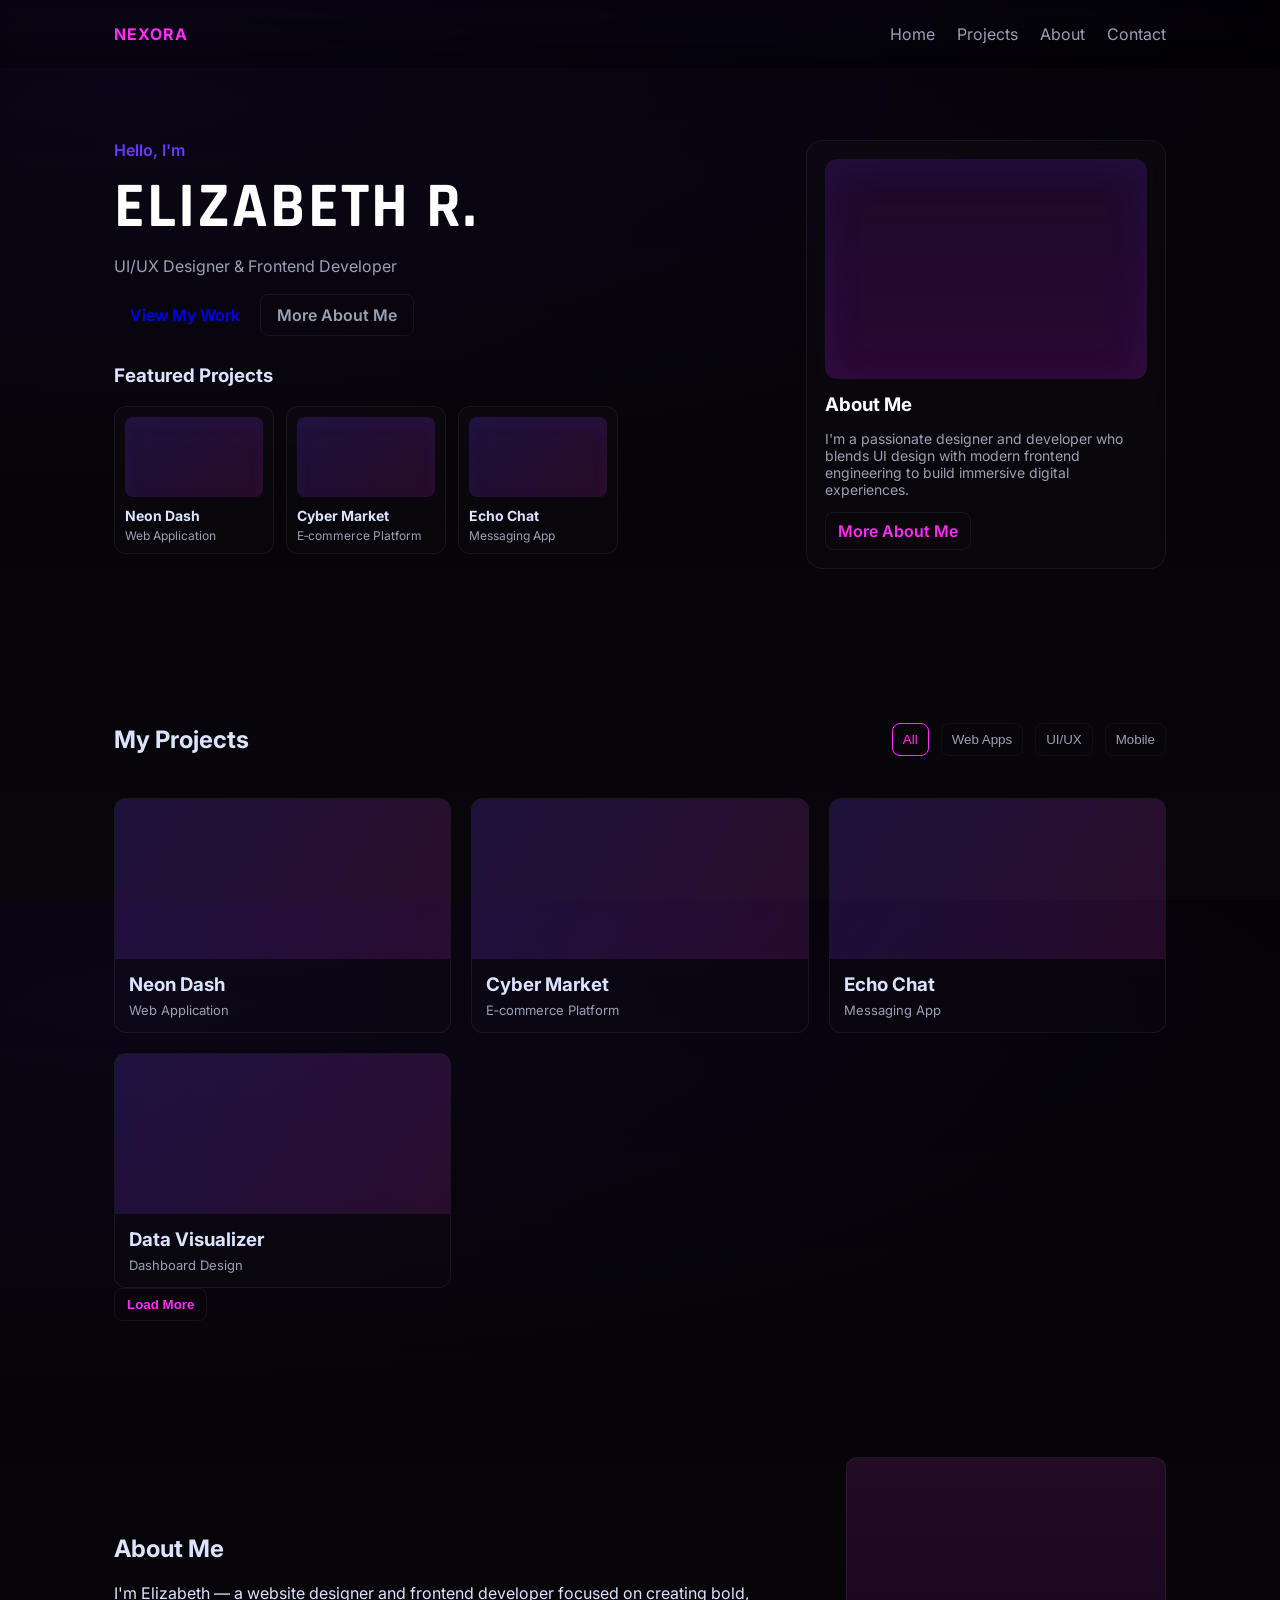
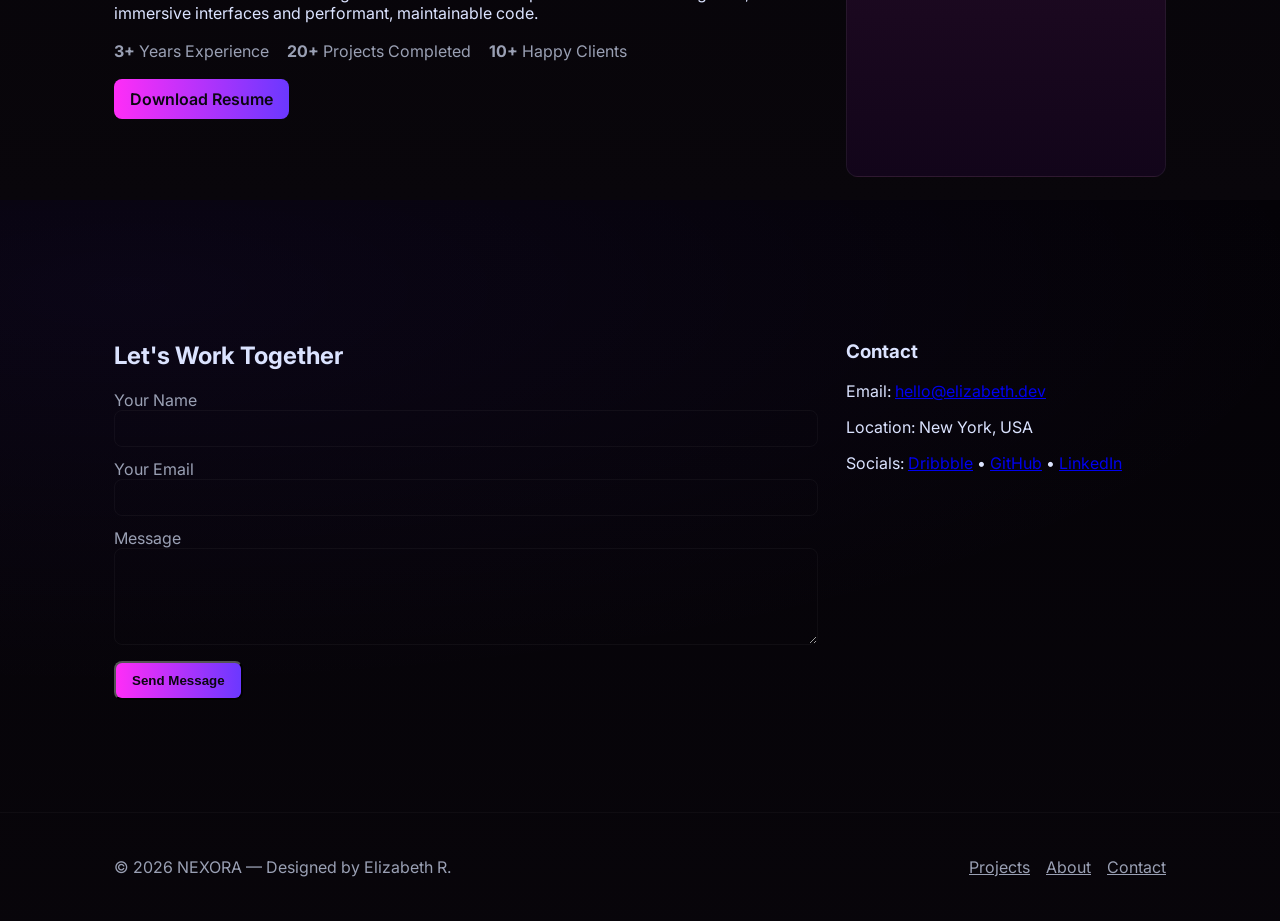
==== index.html @ abe30bda "first commit" ====
<!doctype html>
<html lang="en">
<head>
	<meta charset="utf-8" />
	<meta name="viewport" content="width=device-width,initial-scale=1" />
	<title>Elizabeth R. — Portfolio</title>
	<link rel="preconnect" href="https://fonts.gstatic.com" crossorigin>
	<link href="https://fonts.googleapis.com/css2?family=Rajdhani:wght@400;600;700&family=Inter:wght@300;400;600&display=swap" rel="stylesheet">
	<link rel="icon" href="favicon.svg" type="image/svg+xml">
	<link rel="stylesheet" href="style.css">
</head>
<body>
	<header class="site-header">
		<div class="container header-inner">
			<a class="brand" href="#">NEXORA</a>
			<nav class="main-nav" id="main-nav">
				<a href="#home">Home</a>
				<a href="#projects">Projects</a>
				<a href="#about">About</a>
				<a href="#contact">Contact</a>
			</nav>
			<button class="nav-toggle" id="nav-toggle" aria-label="Open menu">☰</button>
		</div>
	</header>

	<main>
		<section id="home" class="hero">
			<div class="container hero-inner">
				<div class="hero-left">
					<p class="eyebrow">Hello, I'm</p>
					<h1 class="hero-title">ELIZABETH R.</h1>
					<p class="hero-sub">UI/UX Designer &amp; Frontend Developer</p>
					<div class="hero-ctas">
						<a class="btnbtn-primary btn" href="#projects">View My Work</a>
						<a class="btn btn-ghost" href="#about">More About Me</a>
					</div>

					<div class="featured">
						<h3>Featured Projects</h3>
						<div class="cards">
							<article class="card">
								<div class="card-media"></div>
								<div class="card-body">
									<h4>Neon Dash</h4>
									<p>Web Application</p>
								</div>
							</article>
							<article class="card">
								<div class="card-media"></div>
								<div class="card-body">
									<h4>Cyber Market</h4>
									<p>E‑commerce Platform</p>
								</div>
							</article>
							<article class="card">
								<div class="card-media"></div>
								<div class="card-body">
									<h4>Echo Chat</h4>
									<p>Messaging App</p>
								</div>
							</article>
						</div>
					</div>
				</div>

				<aside class="hero-right">
					<div class="profile-card">
						<div class="portrait"></div>
						<div class="profile-meta">
							<h3>About Me</h3>
							<p>I'm a passionate designer and developer who blends UI design with modern frontend engineering to build immersive digital experiences.</p>
							<a class="btn btn-outline" href="#about">More About Me</a>
						</div>
					</div>
				</aside>
			</div>
		</section>

		<section id="projects" class="projects">
			<div class="container">
				<div class="section-head">
					<h2>My Projects</h2>
					<div class="filters">
						<button class="filter active" data-filter="all">All</button>
						<button class="filter" data-filter="web">Web Apps</button>
						<button class="filter" data-filter="ui">UI/UX</button>
						<button class="filter" data-filter="mobile">Mobile</button>
					</div>
				</div>

				<div class="projects-grid" id="projects-grid">
					<!-- Example project cards -->
					<article class="project" data-type="web">
						<div class="proj-media"></div>
						<div class="proj-body">
							<h3>Neon Dash</h3>
							<p>Web Application</p>
						</div>
					</article>
					<article class="project" data-type="web">
						<div class="proj-media"></div>
						<div class="proj-body">
							<h3>Cyber Market</h3>
							<p>E‑commerce Platform</p>
						</div>
					</article>
					<article class="project" data-type="ui">
						<div class="proj-media"></div>
						<div class="proj-body">
							<h3>Echo Chat</h3>
							<p>Messaging App</p>
						</div>
					</article>
					<article class="project" data-type="ui">
						<div class="proj-media"></div>
						<div class="proj-body">
							<h3>Data Visualizer</h3>
							<p>Dashboard Design</p>
						</div>
					</article>
				</div>

				<div class="load-more-wrap">
					<button class="btn btn-outline">Load More</button>
				</div>
			</div>
		</section>

		<section id="about" class="about">
			<div class="container about-inner">
				<div class="about-left">
					<h2>About Me</h2>
					<p>I'm Elizabeth — a website designer and frontend developer focused on creating bold, immersive interfaces and performant, maintainable code.</p>
					<ul class="stats">
						<li><strong>3+</strong> Years Experience</li>
						<li><strong>20+</strong> Projects Completed</li>
						<li><strong>10+</strong> Happy Clients</li>
					</ul>
					<a class="btn btn-primary" href="#contact">Download Resume</a>
				</div>
				<div class="about-right">
					<div class="about-card"></div>
				</div>
			</div>
		</section>

		<section id="contact" class="contact">
			<div class="container">
				<div class="contact-inner">
					<div class="contact-form">
						<h2>Let's Work Together</h2>
						<form id="contact-form">
							<label><span>Your Name</span><input name="name" required></label>
							<label><span>Your Email</span><input name="email" type="email" required></label>
							<label><span>Message</span><textarea name="message" rows="5" required></textarea></label>
							<button class="btn btn-primary" type="submit">Send Message</button>
						</form>
					</div>
					<aside class="contact-info">
						<h3>Contact</h3>
						<p>Email: <a href="mailto:hello@elizabeth.dev">hello@elizabeth.dev</a></p>
						<p>Location: New York, USA</p>
						<p class="socials">Socials: <a href="#">Dribbble</a> • <a href="#">GitHub</a> • <a href="#">LinkedIn</a></p>
					</aside>
				</div>
			</div>
		</section>
	</main>

	<footer class="site-footer">
		<div class="container footer-inner">
			<div>© <span id="year"></span> NEXORA — Designed by Elizabeth R.</div>
			<nav class="footer-nav">
				<a href="#projects">Projects</a>
				<a href="#about">About</a>
				<a href="#contact">Contact</a>
			</nav>
		</div>
	</footer>

	<script src="script.js"></script>
</body>
</html>
---- style.css ----
:root{
	--bg:#08040a;
	--panel:#0f0712;
	--muted:#9aa0b4;
	--accent1:#ff2df7;
	--accent2:#6b38ff;
	--glass: rgba(255,255,255,0.04);
	--glass-2: rgba(255,255,255,0.02);
	--glass-border: rgba(255,255,255,0.06);
}
*{box-sizing:border-box}
html,body{height:100%;}
body{
	margin:0;
	font-family:Inter, system-ui, -apple-system, 'Segoe UI', Roboto, 'Helvetica Neue', Arial;
	background: radial-gradient(1200px 400px at 10% 10%, rgba(107,56,255,0.06), transparent),
							linear-gradient(180deg,#040207 0%, #09060b 100%);
	color:#dbe3ff;
	-webkit-font-smoothing:antialiased;
	-moz-osx-font-smoothing:grayscale;
}
.container{max-width:1100px;margin:0 auto;padding:24px}
.site-header{position:sticky;top:0;z-index:50;background:linear-gradient(180deg,transparent, rgba(0,0,0,0.4));backdrop-filter:saturate(120%) blur(6px);}
.header-inner{display:flex;align-items:center;justify-content:space-between}
.brand{color:var(--accent1);font-weight:700;letter-spacing:1px;text-decoration:none}
.main-nav a{color:var(--muted);margin-left:18px;text-decoration:none}
.nav-toggle{display:none;background:none;border:0;color:var(--muted);font-size:20px}

.hero{padding:48px 0;position:relative}
.hero-inner{display:grid;grid-template-columns:1fr 360px;gap:28px;align-items:start}
.eyebrow{color:var(--accent2);margin:0 0 6px 0;font-weight:600}
.hero-title{font-family:Rajdhani, sans-serif;font-size:64px;margin:0;color:#fff;letter-spacing:2px}
.hero-sub{color:var(--muted);margin-top:8px}
.hero-ctas{margin-top:18px}
.btn{display:inline-block;padding:10px 16px;border-radius:8px;text-decoration:none;font-weight:600}
.btn-primary{background:linear-gradient(90deg,var(--accent1),var(--accent2));color:#0b0711}
.btn-ghost{background:transparent;border:1px solid rgba(255,255,255,0.06);color:var(--muted)}
.btn-outline{border:1px solid rgba(255,255,255,0.06);color:var(--accent1);background:transparent;padding:8px 12px}

.featured{margin-top:28px}
.cards{display:flex;gap:12px;margin-top:12px}
.card{background:linear-gradient(180deg, rgba(255,255,255,0.02), rgba(255,255,255,0.01));border:1px solid var(--glass-border);padding:10px;border-radius:12px;width:160px;backdrop-filter:blur(6px)}
.card-media{height:80px;border-radius:8px;background:linear-gradient(135deg, rgba(107,56,255,0.18), rgba(255,45,247,0.12));box-shadow:0 6px 18px rgba(107,56,255,0.06) inset}
.card h4{margin:10px 0 4px 0;font-size:14px}
.card p{margin:0;font-size:12px;color:var(--muted)}

.hero-right .profile-card{background:linear-gradient(180deg, rgba(255,255,255,0.02), rgba(255,255,255,0.01));border:1px solid var(--glass-border);padding:18px;border-radius:16px;backdrop-filter: blur(8px)}
.portrait{height:220px;border-radius:12px;background:linear-gradient(180deg,#1b0a28, #2a0831);box-shadow:0 8px 40px rgba(107,56,255,0.12) inset}
.profile-meta h3{margin-top:14px;margin-bottom:8px;color:#fff}
.profile-meta p{color:var(--muted);font-size:14px}

.projects{padding:40px 0}
.section-head{display:flex;align-items:center;justify-content:space-between}
.filters button{background:transparent;border:1px solid rgba(255,255,255,0.04);color:var(--muted);padding:8px 10px;border-radius:8px;margin-left:8px}
.filters .active{border-color:var(--accent1);color:var(--accent1)}
.projects-grid{display:grid;grid-template-columns:repeat(3,1fr);gap:20px;margin-top:24px}
.project{background:linear-gradient(180deg, rgba(255,255,255,0.02), rgba(255,255,255,0.01));border:1px solid var(--glass-border);border-radius:12px;overflow:hidden}
.proj-media{height:160px;background:linear-gradient(120deg, rgba(107,56,255,0.18), rgba(255,45,247,0.12));}
.proj-body{padding:14px}
.proj-body h3{margin:0 0 6px 0}
.proj-body p{margin:0;color:var(--muted);font-size:13px}

.about{padding:48px 0}
.about-inner{display:grid;grid-template-columns:1fr 320px;gap:28px;align-items:center}
.about-card{height:320px;background:linear-gradient(180deg,#220b24,#12051a);border-radius:12px;border:1px solid var(--glass-border)}
.stats{display:flex;gap:18px;list-style:none;padding:0;margin:18px 0}
.stats li{color:var(--muted)}

.contact{padding:48px 0}
.contact-inner{display:grid;grid-template-columns:1fr 320px;gap:28px}
.contact-form form label{display:block;margin-bottom:12px;color:var(--muted)}
.contact-form input,.contact-form textarea{width:100%;padding:10px;border-radius:8px;border:1px solid rgba(255,255,255,0.04);background:transparent;color:#fff}

.site-footer{padding:20px 0;border-top:1px solid rgba(255,255,255,0.03);margin-top:40px}
.footer-inner{display:flex;justify-content:space-between;align-items:center;color:var(--muted)}
.footer-nav a{color:var(--muted);margin-left:12px}

@media (max-width:900px){
	.hero-inner{grid-template-columns:1fr}
	.hero-right{order:2}
	.projects-grid{grid-template-columns:repeat(2,1fr)}
}
@media (max-width:600px){
	.main-nav{display:none}
	.nav-toggle{display:block}
	.projects-grid{grid-template-columns:1fr}
	.about-inner,.contact-inner{grid-template-columns:1fr}
}
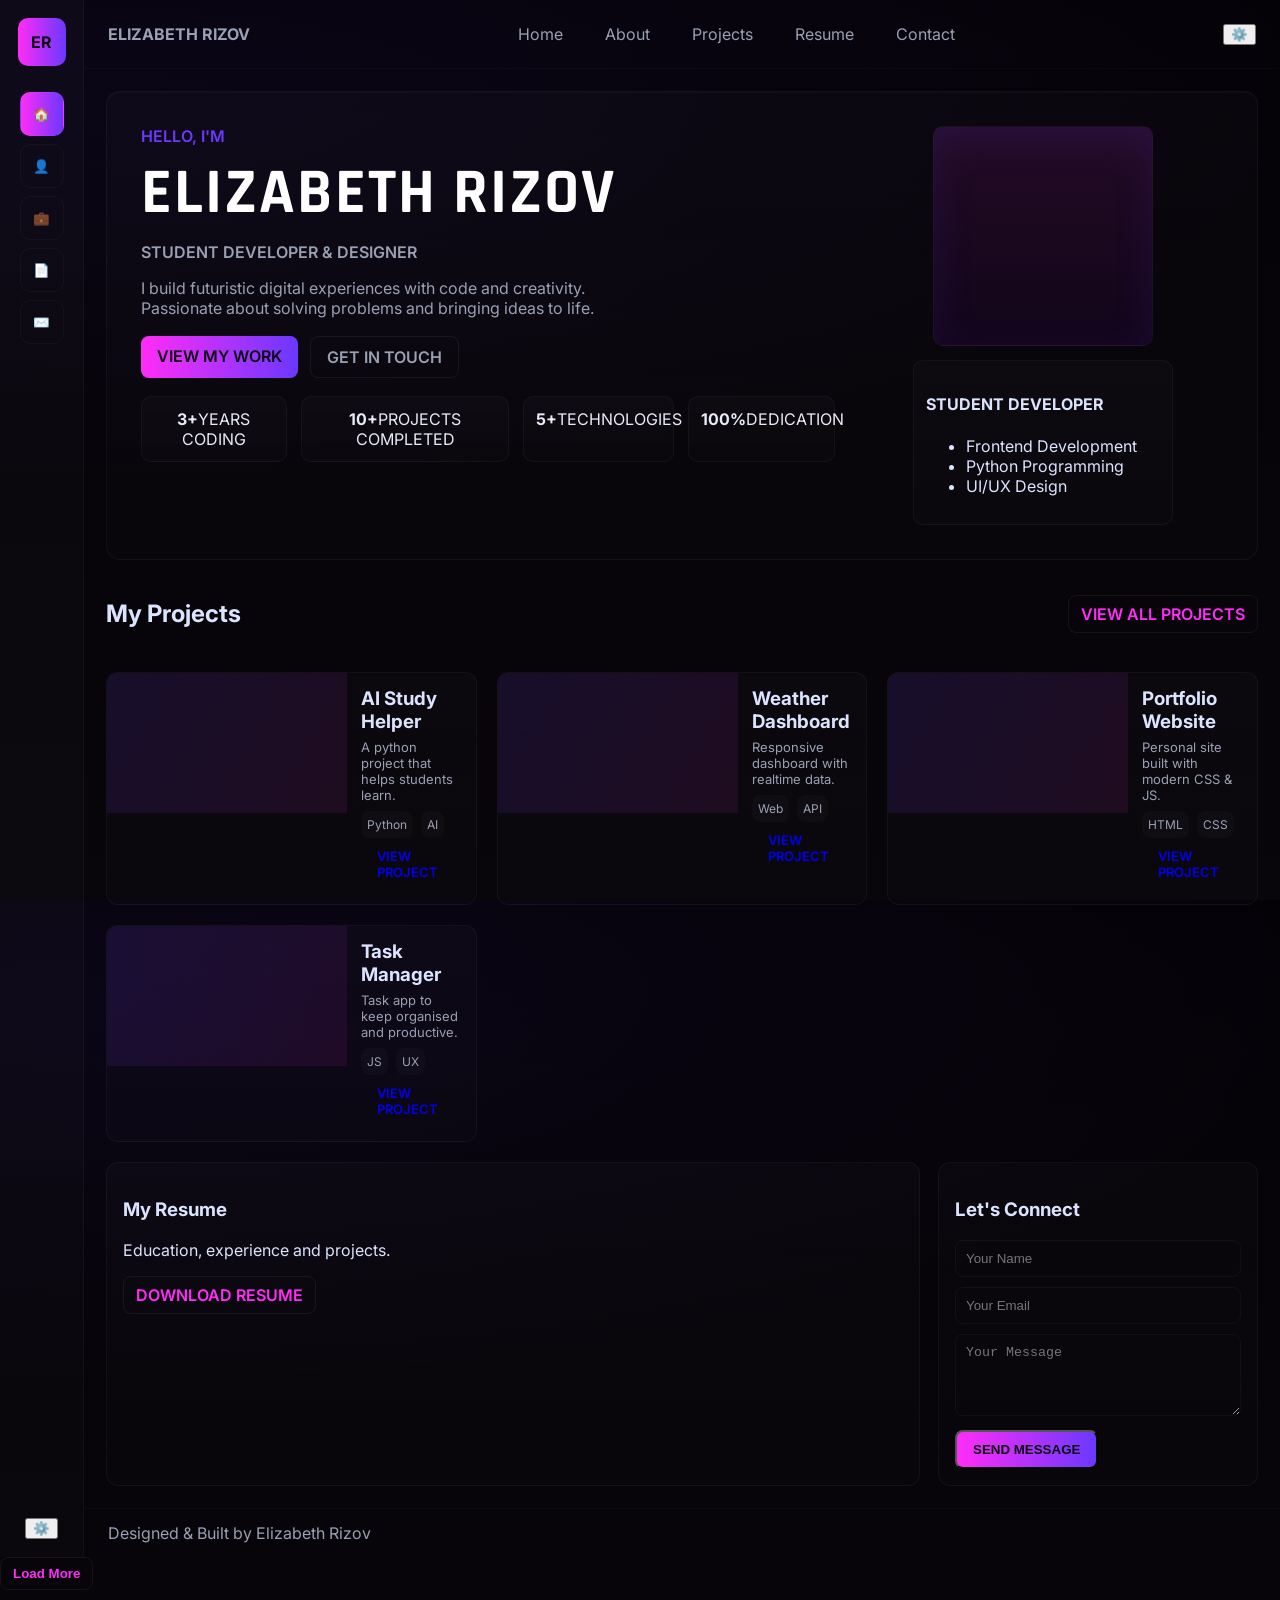
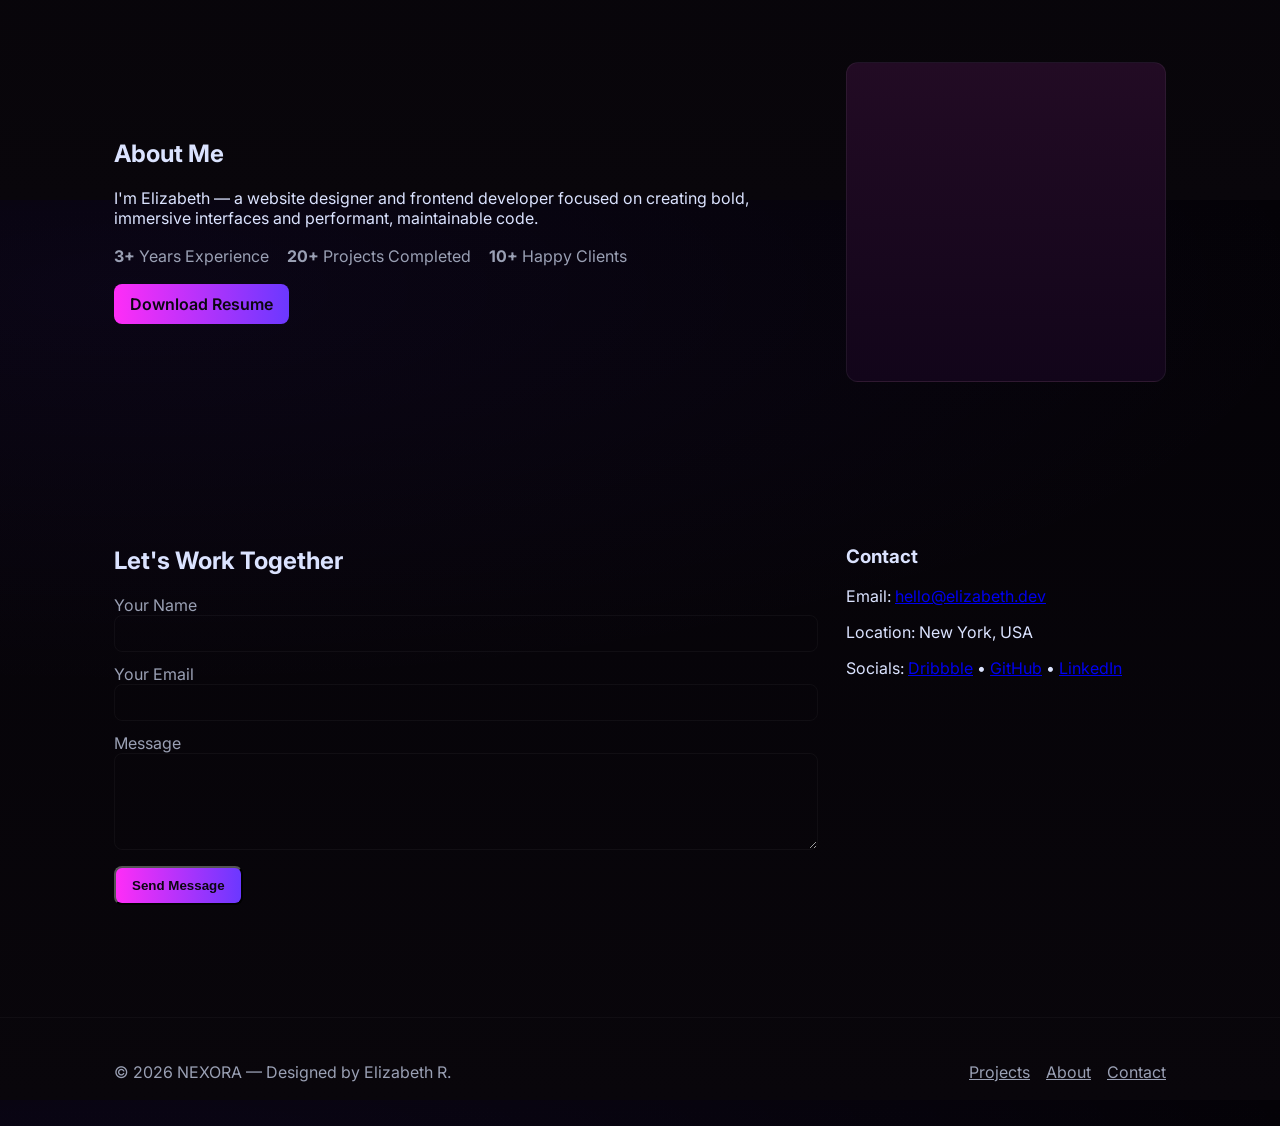
==== commit 115d24a6: "Some of the images don't work" ====
--- a/index.html
+++ b/index.html
@@ -3,122 +3,162 @@
 <head>
 	<meta charset="utf-8" />
 	<meta name="viewport" content="width=device-width,initial-scale=1" />
-	<title>Elizabeth R. — Portfolio</title>
+	<title>Elizabeth Rizov — Portfolio</title>
 	<link rel="preconnect" href="https://fonts.gstatic.com" crossorigin>
 	<link href="https://fonts.googleapis.com/css2?family=Rajdhani:wght@400;600;700&family=Inter:wght@300;400;600&display=swap" rel="stylesheet">
 	<link rel="icon" href="favicon.svg" type="image/svg+xml">
 	<link rel="stylesheet" href="style.css">
 </head>
 <body>
-	<header class="site-header">
-		<div class="container header-inner">
-			<a class="brand" href="#">NEXORA</a>
-			<nav class="main-nav" id="main-nav">
-				<a href="#home">Home</a>
-				<a href="#projects">Projects</a>
-				<a href="#about">About</a>
-				<a href="#contact">Contact</a>
+	<div class="app-shell">
+		<aside class="sidebar">
+			<div class="logo">ER</div>
+			<nav class="side-links" aria-label="Sidebar">
+				<button class="side-btn active" title="Home">🏠</button>
+				<button class="side-btn" title="About">👤</button>
+				<button class="side-btn" title="Projects">💼</button>
+				<button class="side-btn" title="Resume">📄</button>
+				<button class="side-btn" title="Contact">✉️</button>
 			</nav>
-			<button class="nav-toggle" id="nav-toggle" aria-label="Open menu">☰</button>
+			<div class="side-footer">
+				<button class="icon-btn" title="Theme">⚙️</button>
+			</div>
+		</aside>
+
+		<div class="main-panel">
+			<header class="panel-header">
+				<div class="panel-left">
+					<div class="name">ELIZABETH RIZOV</div>
+				</div>
+				<nav class="top-nav">
+					<a href="#home" class="nav-link">Home</a>
+					<a href="#about" class="nav-link">About</a>
+					<a href="#projects" class="nav-link">Projects</a>
+					<a href="#resume" class="nav-link">Resume</a>
+					<a href="#contact" class="nav-link">Contact</a>
+				</nav>
+				<div class="panel-right">
+					<button class="icon-btn">⚙️</button>
+				</div>
+			</header>
+
+			<main class="panel-content">
+				<!-- HERO CARD -->
+				<section id="home" class="hero-card">
+					<div class="hero-bg"></div>
+					<div class="hero-inner">
+						<div class="hero-content">
+							<p class="eyebrow">HELLO, I'M</p>
+							<h1 class="hero-title">ELIZABETH RIZOV</h1>
+							<p class="hero-sub">STUDENT DEVELOPER &amp; DESIGNER</p>
+							<p class="hero-desc">I build futuristic digital experiences with code and creativity. Passionate about solving problems and bringing ideas to life.</p>
+
+							<div class="hero-actions">
+								<a class="btn btn-primary" href="#projects">VIEW MY WORK</a>
+								<a class="btn btn-ghost" href="#contact">GET IN TOUCH</a>
+							</div>
+
+							<div class="hero-stats">
+								<div class="stat"><strong>3+</strong><span>YEARS CODING</span></div>
+								<div class="stat"><strong>10+</strong><span>PROJECTS COMPLETED</span></div>
+								<div class="stat"><strong>5+</strong><span>TECHNOLOGIES</span></div>
+								<div class="stat"><strong>100%</strong><span>DEDICATION</span></div>
+							</div>
+						</div>
+
+						<aside class="hero-side">
+							<div class="portrait-box"></div>
+							<div class="quick-info">
+								<h4>STUDENT DEVELOPER</h4>
+								<ul>
+									<li>Frontend Development</li>
+									<li>Python Programming</li>
+									<li>UI/UX Design</li>
+								</ul>
+							</div>
+						</aside>
+					</div>
+				</section>
+
+				<!-- PROJECTS -->
+				<section id="projects" class="projects-section">
+					<div class="section-head">
+						<h2>My Projects</h2>
+						<a class="btn btn-outline" href="#">VIEW ALL PROJECTS</a>
+					</div>
+
+					<div class="projects-grid">
+						<article class="proj-card">
+							<div class="proj-thumb"></div>
+							<div class="proj-body">
+								<h3>AI Study Helper</h3>
+								<p>A python project that helps students learn.</p>
+								<div class="proj-tags"><span>Python</span><span>AI</span></div>
+								<a class="btn btn-sm" href="#">VIEW PROJECT</a>
+							</div>
+						</article>
+
+						<article class="proj-card">
+							<div class="proj-thumb"></div>
+							<div class="proj-body">
+								<h3>Weather Dashboard</h3>
+								<p>Responsive dashboard with realtime data.</p>
+								<div class="proj-tags"><span>Web</span><span>API</span></div>
+								<a class="btn btn-sm" href="#">VIEW PROJECT</a>
+							</div>
+						</article>
+
+						<article class="proj-card">
+							<div class="proj-thumb"></div>
+							<div class="proj-body">
+								<h3>Portfolio Website</h3>
+								<p>Personal site built with modern CSS & JS.</p>
+								<div class="proj-tags"><span>HTML</span><span>CSS</span></div>
+								<a class="btn btn-sm" href="#">VIEW PROJECT</a>
+							</div>
+						</article>
+
+						<article class="proj-card">
+							<div class="proj-thumb"></div>
+							<div class="proj-body">
+								<h3>Task Manager</h3>
+								<p>Task app to keep organised and productive.</p>
+								<div class="proj-tags"><span>JS</span><span>UX</span></div>
+								<a class="btn btn-sm" href="#">VIEW PROJECT</a>
+							</div>
+						</article>
+					</div>
+				</section>
+
+				<!-- BOTTOM: RESUME + CONTACT -->
+				<section id="resume" class="resume-contact">
+					<div class="resume">
+						<h3>My Resume</h3>
+						<p>Education, experience and projects.</p>
+						<a class="btn btn-outline" href="#">DOWNLOAD RESUME</a>
+					</div>
+					<aside class="contact-block">
+						<h3>Let's Connect</h3>
+						<form id="contact-form">
+							<label><input name="name" placeholder="Your Name" required></label>
+							<label><input name="email" type="email" placeholder="Your Email" required></label>
+							<label><textarea name="message" rows="4" placeholder="Your Message" required></textarea></label>
+							<button class="btn btn-primary" type="submit">SEND MESSAGE</button>
+						</form>
+					</aside>
+				</section>
+
+			</main>
+
+			<footer class="panel-footer">
+				<div>Designed &amp; Built by Elizabeth Rizov</div>
+			</footer>
 		</div>
-	</header>
-
-	<main>
-		<section id="home" class="hero">
-			<div class="container hero-inner">
-				<div class="hero-left">
-					<p class="eyebrow">Hello, I'm</p>
-					<h1 class="hero-title">ELIZABETH R.</h1>
-					<p class="hero-sub">UI/UX Designer &amp; Frontend Developer</p>
-					<div class="hero-ctas">
-						<a class="btnbtn-primary btn" href="#projects">View My Work</a>
-						<a class="btn btn-ghost" href="#about">More About Me</a>
-					</div>
-
-					<div class="featured">
-						<h3>Featured Projects</h3>
-						<div class="cards">
-							<article class="card">
-								<div class="card-media"></div>
-								<div class="card-body">
-									<h4>Neon Dash</h4>
-									<p>Web Application</p>
-								</div>
-							</article>
-							<article class="card">
-								<div class="card-media"></div>
-								<div class="card-body">
-									<h4>Cyber Market</h4>
-									<p>E‑commerce Platform</p>
-								</div>
-							</article>
-							<article class="card">
-								<div class="card-media"></div>
-								<div class="card-body">
-									<h4>Echo Chat</h4>
-									<p>Messaging App</p>
-								</div>
-							</article>
-						</div>
-					</div>
-				</div>
-
-				<aside class="hero-right">
-					<div class="profile-card">
-						<div class="portrait"></div>
-						<div class="profile-meta">
-							<h3>About Me</h3>
-							<p>I'm a passionate designer and developer who blends UI design with modern frontend engineering to build immersive digital experiences.</p>
-							<a class="btn btn-outline" href="#about">More About Me</a>
-						</div>
-					</div>
-				</aside>
-			</div>
-		</section>
-
-		<section id="projects" class="projects">
-			<div class="container">
-				<div class="section-head">
-					<h2>My Projects</h2>
-					<div class="filters">
-						<button class="filter active" data-filter="all">All</button>
-						<button class="filter" data-filter="web">Web Apps</button>
-						<button class="filter" data-filter="ui">UI/UX</button>
-						<button class="filter" data-filter="mobile">Mobile</button>
-					</div>
-				</div>
-
-				<div class="projects-grid" id="projects-grid">
-					<!-- Example project cards -->
-					<article class="project" data-type="web">
-						<div class="proj-media"></div>
-						<div class="proj-body">
-							<h3>Neon Dash</h3>
-							<p>Web Application</p>
-						</div>
-					</article>
-					<article class="project" data-type="web">
-						<div class="proj-media"></div>
-						<div class="proj-body">
-							<h3>Cyber Market</h3>
-							<p>E‑commerce Platform</p>
-						</div>
-					</article>
-					<article class="project" data-type="ui">
-						<div class="proj-media"></div>
-						<div class="proj-body">
-							<h3>Echo Chat</h3>
-							<p>Messaging App</p>
-						</div>
-					</article>
-					<article class="project" data-type="ui">
-						<div class="proj-media"></div>
-						<div class="proj-body">
-							<h3>Data Visualizer</h3>
-							<p>Dashboard Design</p>
-						</div>
-					</article>
-				</div>
+	</div>
+
+	<script src="script.js"></script>
+</body>
+</html>
 
 				<div class="load-more-wrap">
 					<button class="btn btn-outline">Load More</button>
--- a/style.css
+++ b/style.css
@@ -20,14 +20,54 @@
 	-moz-osx-font-smoothing:grayscale;
 }
 .container{max-width:1100px;margin:0 auto;padding:24px}
-.site-header{position:sticky;top:0;z-index:50;background:linear-gradient(180deg,transparent, rgba(0,0,0,0.4));backdrop-filter:saturate(120%) blur(6px);}
-.header-inner{display:flex;align-items:center;justify-content:space-between}
-.brand{color:var(--accent1);font-weight:700;letter-spacing:1px;text-decoration:none}
-.main-nav a{color:var(--muted);margin-left:18px;text-decoration:none}
-.nav-toggle{display:none;background:none;border:0;color:var(--muted);font-size:20px}
+/* App shell layout */
+body{background: radial-gradient(1200px 400px at 10% 10%, rgba(107,56,255,0.06), transparent), linear-gradient(180deg,#040207 0%, #09060b 100%);}
+.app-shell{display:flex;min-height:100vh}
+.sidebar{width:84px;background:linear-gradient(180deg, rgba(255,255,255,0.02), rgba(255,255,255,0.01));border-right:1px solid rgba(255,255,255,0.03);display:flex;flex-direction:column;align-items:center;padding:18px;gap:18px}
+.logo{width:48px;height:48px;border-radius:10px;background:linear-gradient(90deg,var(--accent1),var(--accent2));display:flex;align-items:center;justify-content:center;color:#0b0711;font-weight:700}
+.side-links{display:flex;flex-direction:column;gap:8px;margin-top:8px}
+.side-btn{width:44px;height:44px;border-radius:10px;border:1px solid rgba(255,255,255,0.03);background:transparent;color:var(--muted);cursor:pointer}
+.side-btn.active{background:linear-gradient(90deg,var(--accent1),var(--accent2));color:#0b0711}
+.side-footer{margin-top:auto}
 
-.hero{padding:48px 0;position:relative}
-.hero-inner{display:grid;grid-template-columns:1fr 360px;gap:28px;align-items:start}
+.main-panel{flex:1;display:flex;flex-direction:column}
+.panel-header{display:flex;align-items:center;justify-content:space-between;padding:16px 24px;border-bottom:1px solid rgba(255,255,255,0.02)}
+.panel-header .name{font-weight:700;color:var(--muted)}
+.top-nav{display:flex;gap:18px}
+.nav-link{color:var(--muted);text-decoration:none;padding:8px 12px;border-radius:8px}
+.nav-link:hover{color:var(--accent1)}
+.panel-content{padding:22px}
+.panel-footer{padding:14px 24px;border-top:1px solid rgba(255,255,255,0.02);color:var(--muted)}
+
+.hero-card{position:relative;border-radius:14px;overflow:hidden;padding:0;margin-bottom:20px;background:linear-gradient(180deg, rgba(255,255,255,0.02), rgba(255,255,255,0.01));box-shadow: inset 0 1px 0 rgba(255,255,255,0.02);border:1px solid rgba(255,255,255,0.04)}
+.hero-bg{position:absolute;inset:0;background-image:url('imgs/bg-city.jpg');background-size:cover;background-position:center;filter:contrast(.9) brightness(.5);opacity:1}
+.hero-inner{position:relative;display:grid;grid-template-columns:1fr 360px;gap:28px;padding:34px}
+.hero-content{color:#e8eaf8}
+.hero-sub{color:var(--accent2);font-weight:600;margin-top:6px}
+.hero-desc{color:var(--muted);max-width:520px}
+.hero-actions{margin-top:18px;display:flex;gap:12px}
+.hero-stats{display:flex;gap:14px;margin-top:18px}
+.stat{background:linear-gradient(180deg, rgba(255,255,255,0.02), rgba(255,255,255,0.01));padding:12px;border-radius:10px;border:1px solid rgba(255,255,255,0.04);min-width:110px;text-align:center}
+.hero-side{display:flex;flex-direction:column;align-items:center;gap:14px}
+.portrait-box{width:220px;height:220px;border-radius:10px;background:linear-gradient(180deg,#220b24,#12051a);box-shadow:0 12px 40px rgba(107,56,255,0.12) inset;border:1px solid rgba(255,255,255,0.04)}
+.quick-info{background:linear-gradient(180deg, rgba(255,255,255,0.02), rgba(255,255,255,0.01));padding:12px;border-radius:10px;border:1px solid rgba(255,255,255,0.04);width:260px}
+
+/* Projects grid inside panel */
+.projects-section{margin:18px 0}
+.section-head{display:flex;align-items:center;justify-content:space-between;margin-bottom:12px}
+.projects-grid{display:grid;grid-template-columns:repeat(2,1fr);gap:16px}
+.proj-card{background:linear-gradient(180deg, rgba(255,255,255,0.02), rgba(255,255,255,0.01));border:1px solid rgba(255,255,255,0.04);border-radius:12px;overflow:hidden;display:flex}
+.proj-thumb{width:240px;height:140px;background:linear-gradient(120deg, rgba(107,56,255,0.12), rgba(255,45,247,0.08))}
+.proj-body{padding:12px;flex:1}
+.proj-tags{margin-top:8px;display:flex;gap:8px}
+.proj-tags span{background:rgba(255,255,255,0.02);padding:6px;border-radius:8px;font-size:12px;color:var(--muted)}
+.btn-sm{padding:6px 10px;font-size:13px}
+
+/* Resume + contact */
+.resume-contact{display:grid;grid-template-columns:1fr 320px;gap:18px;margin-top:20px}
+.resume{background:linear-gradient(180deg, rgba(255,255,255,0.02), rgba(255,255,255,0.01));padding:16px;border-radius:12px;border:1px solid rgba(255,255,255,0.04)}
+.contact-block{background:linear-gradient(180deg, rgba(255,255,255,0.02), rgba(255,255,255,0.01));padding:16px;border-radius:12px;border:1px solid rgba(255,255,255,0.04)}
+.contact-block input,.contact-block textarea{width:100%;padding:10px;border-radius:8px;border:1px solid rgba(255,255,255,0.04);background:transparent;color:#fff;margin-bottom:10px}
 .eyebrow{color:var(--accent2);margin:0 0 6px 0;font-weight:600}
 .hero-title{font-family:Rajdhani, sans-serif;font-size:64px;margin:0;color:#fff;letter-spacing:2px}
 .hero-sub{color:var(--muted);margin-top:8px}
@@ -77,13 +117,47 @@
 
 @media (max-width:900px){
 	.hero-inner{grid-template-columns:1fr}
-	.hero-right{order:2}
-	.projects-grid{grid-template-columns:repeat(2,1fr)}
+	.hero-side{order:2}
+	.projects-grid{grid-template-columns:1fr}
 }
 @media (max-width:600px){
-	.main-nav{display:none}
-	.nav-toggle{display:block}
+	.sidebar{display:none}
+	.panel-header .top-nav{display:none}
 	.projects-grid{grid-template-columns:1fr}
-	.about-inner,.contact-inner{grid-template-columns:1fr}
+	.resume-contact{grid-template-columns:1fr}
 }
 
+/* Animations & Hovers */
+.btn{transition:transform .22s ease, box-shadow .22s ease, opacity .18s ease}
+.btn:hover{transform:translateY(-4px);opacity:0.98}
+.btn-primary:hover{box-shadow:0 12px 30px rgba(107,56,255,0.16), 0 0 28px rgba(255,45,247,0.08)}
+.brand{transition:text-shadow .35s ease, transform .22s ease}
+.brand:hover{transform:translateY(-2px);text-shadow:0 6px 24px rgba(107,56,255,0.18)}
+
+.card{transition:transform .35s cubic-bezier(.2,.9,.2,1), box-shadow .35s, border-color .25s}
+.card:hover{transform:translateY(-8px);border-color:var(--accent2);box-shadow:0 18px 40px rgba(107,56,255,0.08), 0 6px 20px rgba(255,45,247,0.04) inset}
+
+.project{transition:transform .3s ease, box-shadow .35s ease, border-color .2s}
+.project:hover{transform:translateY(-10px) scale(1.01);box-shadow:0 28px 60px rgba(107,56,255,0.08);border-color:var(--accent1)}
+.proj-media{position:relative;overflow:hidden}
+.proj-media::after{content:"";position:absolute;inset:0;background:linear-gradient(120deg, rgba(107,56,255,0.06), rgba(255,45,247,0.04));opacity:0;transform:translateY(8px);transition:opacity .35s, transform .35s}
+.project:hover .proj-media::after{opacity:1;transform:translateY(0)}
+
+/* Navigation link hover underline */
+.main-nav a{position:relative}
+.main-nav a::after{content:"";position:absolute;left:0;right:0;height:2px;background:linear-gradient(90deg,var(--accent1),var(--accent2));bottom:-6px;transform:scaleX(0);transform-origin:left;transition:transform .28s ease}
+.main-nav a:hover::after{transform:scaleX(1)}
+
+/* Neon flicker for title */
+.hero-title{transition:text-shadow .4s ease}
+.hero-title:hover{text-shadow:0 6px 30px rgba(107,56,255,0.28), 0 0 18px rgba(255,45,247,0.14)}
+
+/* Reveal on scroll */
+.reveal{opacity:0;transform:translateY(12px);transition:opacity .7s cubic-bezier(.2,.9,.2,1), transform .7s cubic-bezier(.2,.9,.2,1)}
+.reveal.in-view{opacity:1;transform:none}
+
+/* Small pulsing glow for brand */
+@keyframes pulseGlow{0%{text-shadow:0 0 0 rgba(107,56,255,0)}50%{text-shadow:0 12px 30px rgba(107,56,255,0.08)}100%{text-shadow:0 0 0 rgba(107,56,255,0)}}
+.brand.glow{animation:pulseGlow 3.6s ease-in-out infinite}
+
+
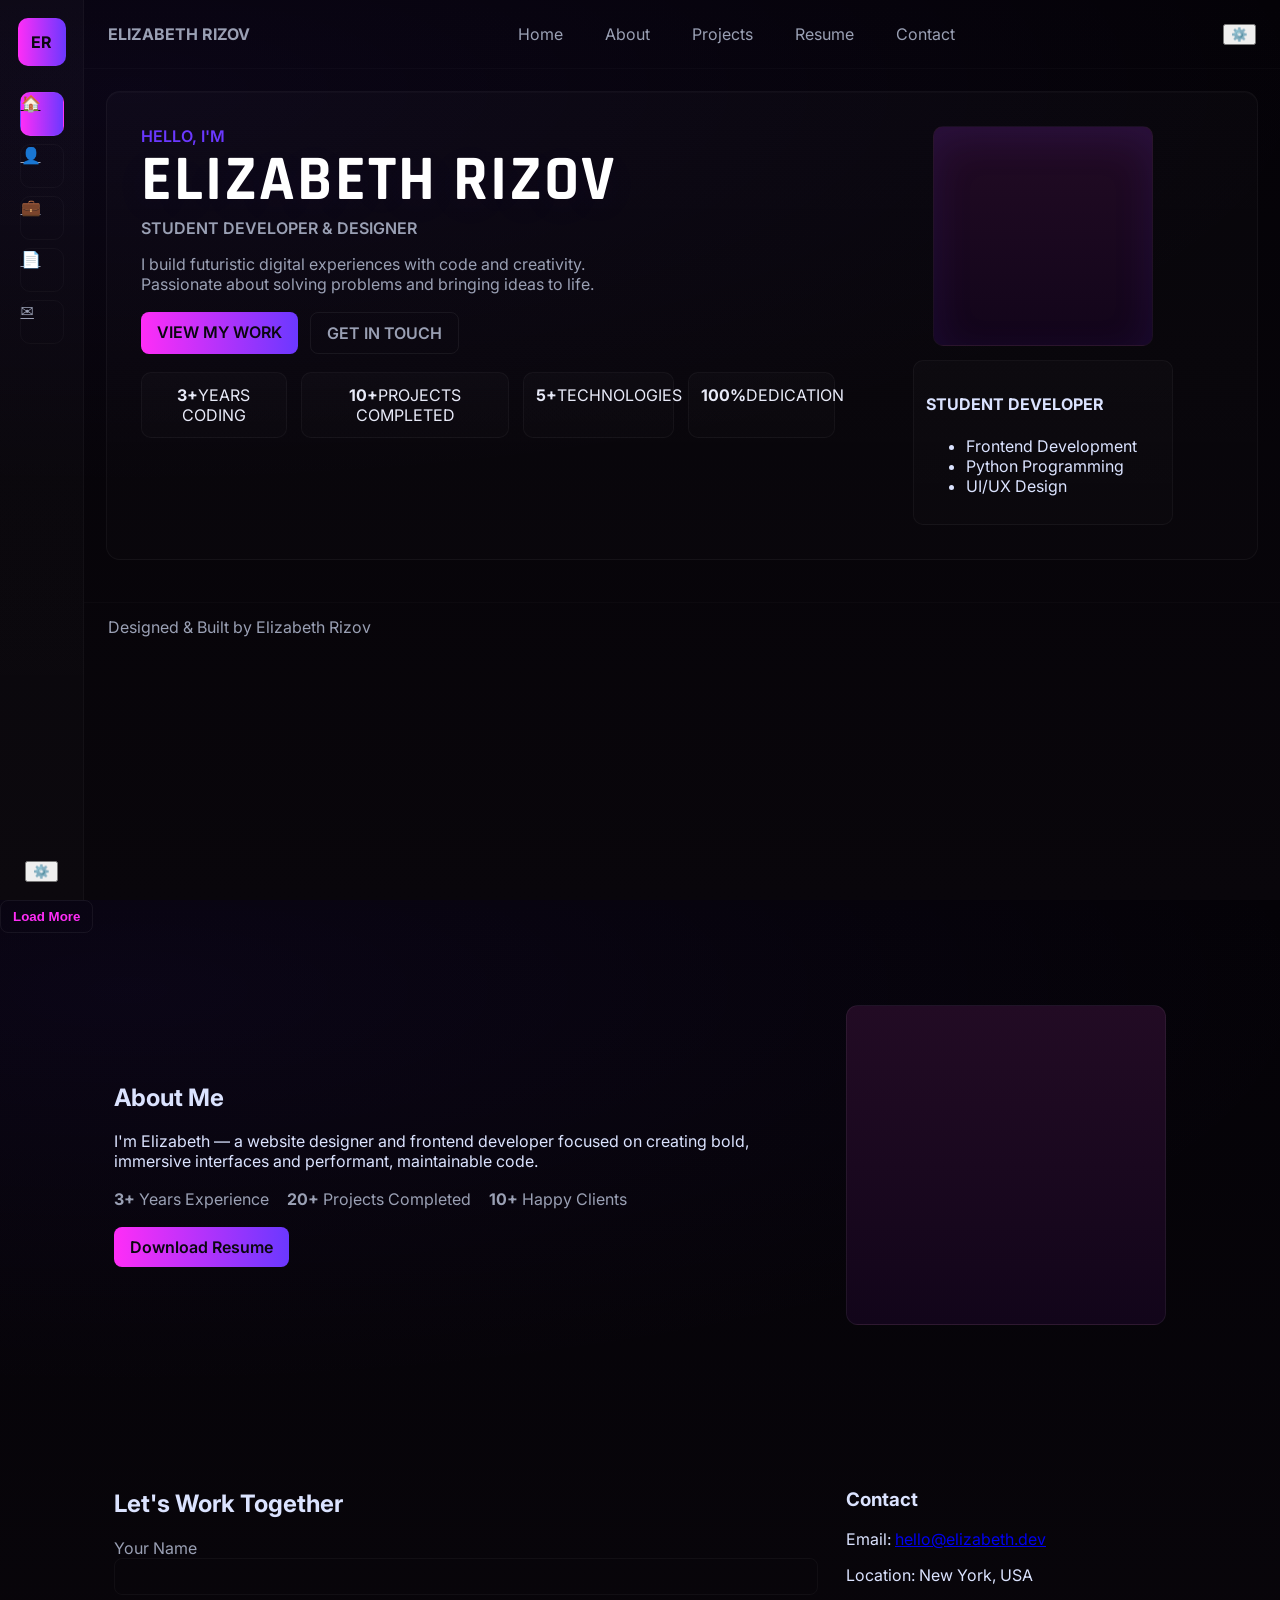
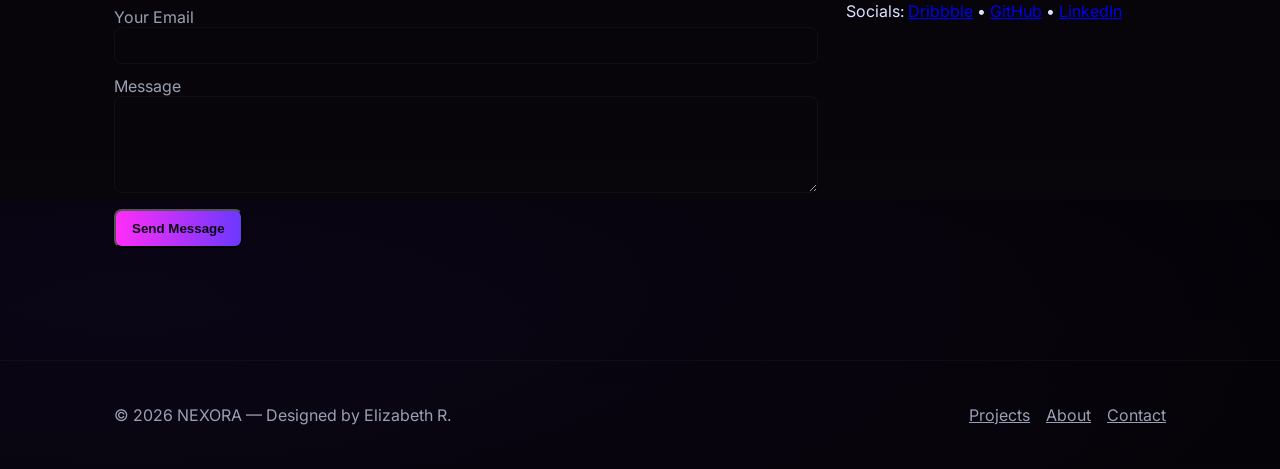
==== commit 6ee936ec: "It's completely fucked up..." ====
--- a/index.html
+++ b/index.html
@@ -1,162 +1,94 @@
 <!doctype html>
 <html lang="en">
 <head>
-	<meta charset="utf-8" />
-	<meta name="viewport" content="width=device-width,initial-scale=1" />
-	<title>Elizabeth Rizov — Portfolio</title>
-	<link rel="preconnect" href="https://fonts.gstatic.com" crossorigin>
-	<link href="https://fonts.googleapis.com/css2?family=Rajdhani:wght@400;600;700&family=Inter:wght@300;400;600&display=swap" rel="stylesheet">
-	<link rel="icon" href="favicon.svg" type="image/svg+xml">
-	<link rel="stylesheet" href="style.css">
+  <meta charset="utf-8" />
+  <meta name="viewport" content="width=device-width,initial-scale=1" />
+  <title>Elizabeth Rizov — Portfolio</title>
+  <link rel="preconnect" href="https://fonts.gstatic.com" crossorigin>
+  <link href="https://fonts.googleapis.com/css2?family=Rajdhani:wght@400;600;700&family=Inter:wght@300;400;600&display=swap" rel="stylesheet">
+  <link rel="icon" href="favicon.svg" type="image/svg+xml">
+  <link rel="stylesheet" href="style.css">
 </head>
 <body>
-	<div class="app-shell">
-		<aside class="sidebar">
-			<div class="logo">ER</div>
-			<nav class="side-links" aria-label="Sidebar">
-				<button class="side-btn active" title="Home">🏠</button>
-				<button class="side-btn" title="About">👤</button>
-				<button class="side-btn" title="Projects">💼</button>
-				<button class="side-btn" title="Resume">📄</button>
-				<button class="side-btn" title="Contact">✉️</button>
-			</nav>
-			<div class="side-footer">
-				<button class="icon-btn" title="Theme">⚙️</button>
-			</div>
-		</aside>
+  <div class="app-shell">
+    <aside class="sidebar">
+      <div class="logo">ER</div>
+      <nav class="side-links" aria-label="Sidebar">
+        <a class="side-btn active" href="index.html" title="Home">🏠</a>
+        <a class="side-btn" href="about.html" title="About">👤</a>
+        <a class="side-btn" href="projects.html" title="Projects">💼</a>
+        <a class="side-btn" href="resume.html" title="Resume">📄</a>
+        <a class="side-btn" href="contact.html" title="Contact">✉️</a>
+      </nav>
+      <div class="side-footer">
+        <button class="icon-btn" title="Theme">⚙️</button>
+      </div>
+    </aside>
 
-		<div class="main-panel">
-			<header class="panel-header">
-				<div class="panel-left">
-					<div class="name">ELIZABETH RIZOV</div>
-				</div>
-				<nav class="top-nav">
-					<a href="#home" class="nav-link">Home</a>
-					<a href="#about" class="nav-link">About</a>
-					<a href="#projects" class="nav-link">Projects</a>
-					<a href="#resume" class="nav-link">Resume</a>
-					<a href="#contact" class="nav-link">Contact</a>
-				</nav>
-				<div class="panel-right">
-					<button class="icon-btn">⚙️</button>
-				</div>
-			</header>
+    <div class="main-panel">
+      <header class="panel-header">
+        <div class="panel-left">
+          <div class="name">ELIZABETH RIZOV</div>
+        </div>
+        <nav class="top-nav">
+          <a href="index.html" class="nav-link">Home</a>
+          <a href="about.html" class="nav-link">About</a>
+          <a href="projects.html" class="nav-link">Projects</a>
+          <a href="resume.html" class="nav-link">Resume</a>
+          <a href="contact.html" class="nav-link">Contact</a>
+        </nav>
+        <div class="panel-right">
+          <button class="icon-btn">⚙️</button>
+        </div>
+      </header>
 
-			<main class="panel-content">
-				<!-- HERO CARD -->
-				<section id="home" class="hero-card">
-					<div class="hero-bg"></div>
-					<div class="hero-inner">
-						<div class="hero-content">
-							<p class="eyebrow">HELLO, I'M</p>
-							<h1 class="hero-title">ELIZABETH RIZOV</h1>
-							<p class="hero-sub">STUDENT DEVELOPER &amp; DESIGNER</p>
-							<p class="hero-desc">I build futuristic digital experiences with code and creativity. Passionate about solving problems and bringing ideas to life.</p>
+      <main class="panel-content">
+        <!-- HERO CARD -->
+        <section id="home" class="hero-card">
+          <div class="hero-bg"></div>
+          <div class="hero-inner">
+            <div class="hero-content">
+              <p class="eyebrow">HELLO, I'M</p>
+              <h1 class="hero-title">ELIZABETH RIZOV</h1>
+              <p class="hero-sub">STUDENT DEVELOPER &amp; DESIGNER</p>
+              <p class="hero-desc">I build futuristic digital experiences with code and creativity. Passionate about solving problems and bringing ideas to life.</p>
 
-							<div class="hero-actions">
-								<a class="btn btn-primary" href="#projects">VIEW MY WORK</a>
-								<a class="btn btn-ghost" href="#contact">GET IN TOUCH</a>
-							</div>
+              <div class="hero-actions">
+                <a class="btn btn-primary" href="projects.html">VIEW MY WORK</a>
+                <a class="btn btn-ghost" href="contact.html">GET IN TOUCH</a>
+              </div>
 
-							<div class="hero-stats">
-								<div class="stat"><strong>3+</strong><span>YEARS CODING</span></div>
-								<div class="stat"><strong>10+</strong><span>PROJECTS COMPLETED</span></div>
-								<div class="stat"><strong>5+</strong><span>TECHNOLOGIES</span></div>
-								<div class="stat"><strong>100%</strong><span>DEDICATION</span></div>
-							</div>
-						</div>
+              <div class="hero-stats">
+                <div class="stat"><strong>3+</strong><span>YEARS CODING</span></div>
+                <div class="stat"><strong>10+</strong><span>PROJECTS COMPLETED</span></div>
+                <div class="stat"><strong>5+</strong><span>TECHNOLOGIES</span></div>
+                <div class="stat"><strong>100%</strong><span>DEDICATION</span></div>
+              </div>
+            </div>
 
-						<aside class="hero-side">
-							<div class="portrait-box"></div>
-							<div class="quick-info">
-								<h4>STUDENT DEVELOPER</h4>
-								<ul>
-									<li>Frontend Development</li>
-									<li>Python Programming</li>
-									<li>UI/UX Design</li>
-								</ul>
-							</div>
-						</aside>
-					</div>
-				</section>
+            <aside class="hero-side">
+              <div class="portrait-box"></div>
+              <div class="quick-info">
+                <h4>STUDENT DEVELOPER</h4>
+                <ul>
+                  <li>Frontend Development</li>
+                  <li>Python Programming</li>
+                  <li>UI/UX Design</li>
+                </ul>
+              </div>
+            </aside>
+          </div>
+        </section>
 
-				<!-- PROJECTS -->
-				<section id="projects" class="projects-section">
-					<div class="section-head">
-						<h2>My Projects</h2>
-						<a class="btn btn-outline" href="#">VIEW ALL PROJECTS</a>
-					</div>
+      </main>
 
-					<div class="projects-grid">
-						<article class="proj-card">
-							<div class="proj-thumb"></div>
-							<div class="proj-body">
-								<h3>AI Study Helper</h3>
-								<p>A python project that helps students learn.</p>
-								<div class="proj-tags"><span>Python</span><span>AI</span></div>
-								<a class="btn btn-sm" href="#">VIEW PROJECT</a>
-							</div>
-						</article>
+      <footer class="panel-footer">
+        <div>Designed &amp; Built by Elizabeth Rizov</div>
+      </footer>
+    </div>
+  </div>
 
-						<article class="proj-card">
-							<div class="proj-thumb"></div>
-							<div class="proj-body">
-								<h3>Weather Dashboard</h3>
-								<p>Responsive dashboard with realtime data.</p>
-								<div class="proj-tags"><span>Web</span><span>API</span></div>
-								<a class="btn btn-sm" href="#">VIEW PROJECT</a>
-							</div>
-						</article>
-
-						<article class="proj-card">
-							<div class="proj-thumb"></div>
-							<div class="proj-body">
-								<h3>Portfolio Website</h3>
-								<p>Personal site built with modern CSS & JS.</p>
-								<div class="proj-tags"><span>HTML</span><span>CSS</span></div>
-								<a class="btn btn-sm" href="#">VIEW PROJECT</a>
-							</div>
-						</article>
-
-						<article class="proj-card">
-							<div class="proj-thumb"></div>
-							<div class="proj-body">
-								<h3>Task Manager</h3>
-								<p>Task app to keep organised and productive.</p>
-								<div class="proj-tags"><span>JS</span><span>UX</span></div>
-								<a class="btn btn-sm" href="#">VIEW PROJECT</a>
-							</div>
-						</article>
-					</div>
-				</section>
-
-				<!-- BOTTOM: RESUME + CONTACT -->
-				<section id="resume" class="resume-contact">
-					<div class="resume">
-						<h3>My Resume</h3>
-						<p>Education, experience and projects.</p>
-						<a class="btn btn-outline" href="#">DOWNLOAD RESUME</a>
-					</div>
-					<aside class="contact-block">
-						<h3>Let's Connect</h3>
-						<form id="contact-form">
-							<label><input name="name" placeholder="Your Name" required></label>
-							<label><input name="email" type="email" placeholder="Your Email" required></label>
-							<label><textarea name="message" rows="4" placeholder="Your Message" required></textarea></label>
-							<button class="btn btn-primary" type="submit">SEND MESSAGE</button>
-						</form>
-					</aside>
-				</section>
-
-			</main>
-
-			<footer class="panel-footer">
-				<div>Designed &amp; Built by Elizabeth Rizov</div>
-			</footer>
-		</div>
-	</div>
-
-	<script src="script.js"></script>
+  <script src="script.js"></script>
 </body>
 </html>
 
--- a/style.css
+++ b/style.css
@@ -43,6 +43,7 @@
 .hero-bg{position:absolute;inset:0;background-image:url('imgs/bg-city.jpg');background-size:cover;background-position:center;filter:contrast(.9) brightness(.5);opacity:1}
 .hero-inner{position:relative;display:grid;grid-template-columns:1fr 360px;gap:28px;padding:34px}
 .hero-content{color:#e8eaf8}
+.hero-title{font-family:Rajdhani, sans-serif;font-size:84px;line-height:0.9;margin:6px 0;color:#fff;text-shadow:0 8px 40px rgba(107,56,255,0.06)}
 .hero-sub{color:var(--accent2);font-weight:600;margin-top:6px}
 .hero-desc{color:var(--muted);max-width:520px}
 .hero-actions{margin-top:18px;display:flex;gap:12px}
@@ -57,7 +58,7 @@
 .section-head{display:flex;align-items:center;justify-content:space-between;margin-bottom:12px}
 .projects-grid{display:grid;grid-template-columns:repeat(2,1fr);gap:16px}
 .proj-card{background:linear-gradient(180deg, rgba(255,255,255,0.02), rgba(255,255,255,0.01));border:1px solid rgba(255,255,255,0.04);border-radius:12px;overflow:hidden;display:flex}
-.proj-thumb{width:240px;height:140px;background:linear-gradient(120deg, rgba(107,56,255,0.12), rgba(255,45,247,0.08))}
+.proj-thumb{width:240px;height:140px;background:linear-gradient(120deg, rgba(107,56,255,0.12), rgba(255,45,247,0.08));background-image:url('imgs/thumb1.svg');background-size:cover;background-position:center}
 .proj-body{padding:12px;flex:1}
 .proj-tags{margin-top:8px;display:flex;gap:8px}
 .proj-tags span{background:rgba(255,255,255,0.02);padding:6px;border-radius:8px;font-size:12px;color:var(--muted)}
@@ -127,6 +128,23 @@
 	.resume-contact{grid-template-columns:1fr}
 }
 
+/* Right info panel for projects page */
+.content-split{display:grid;grid-template-columns:1fr 320px;gap:18px}
+.right-panel{background:linear-gradient(180deg, rgba(255,255,255,0.02), rgba(255,255,255,0.01));padding:14px;border-radius:12px;border:1px solid rgba(255,255,255,0.04)}
+.skill-bar{height:10px;background:rgba(255,255,255,0.03);border-radius:999px;overflow:hidden;margin-bottom:8px}
+.skill-bar > i{display:block;height:100%;background:linear-gradient(90deg,var(--accent1),var(--accent2));width:60%}
+.right-panel h4{margin-top:0;color:var(--muted)}
+
+/* Glass neon stroke */
+.glass-panel{position:relative;border-radius:12px;padding:12px;border:1px solid rgba(255,255,255,0.04);background:linear-gradient(180deg, rgba(255,255,255,0.01), rgba(255,255,255,0.005));box-shadow:0 6px 30px rgba(11,7,17,0.6) inset}
+.neon-outline{box-shadow:0 0 18px rgba(107,56,255,0.06), 0 0 48px rgba(255,45,247,0.03)}
+
+/* Project thumbnail hover overlay */
+.proj-card{position:relative}
+.proj-card .proj-thumb::after{content:"";position:absolute;inset:0;background:linear-gradient(180deg, rgba(0,0,0,0.0), rgba(0,0,0,0.35));opacity:0;transition:opacity .28s}
+.proj-card:hover .proj-thumb::after{opacity:1}
+
+
 /* Animations & Hovers */
 .btn{transition:transform .22s ease, box-shadow .22s ease, opacity .18s ease}
 .btn:hover{transform:translateY(-4px);opacity:0.98}
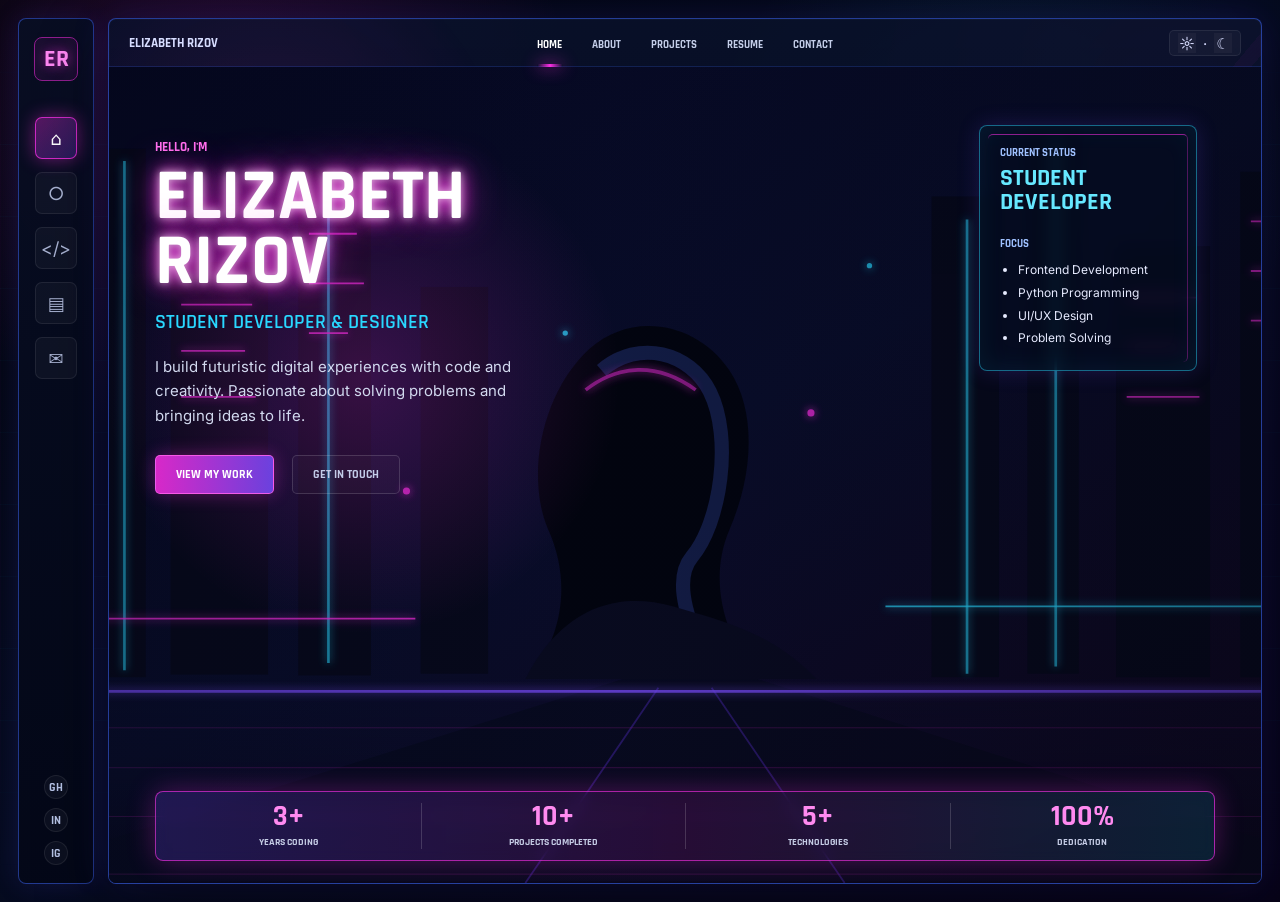
==== commit f0ad4fd5: "Let's see if it's fixed... it better be..." ====
--- a/index.html
+++ b/index.html
@@ -2,155 +2,94 @@
 <html lang="en">
 <head>
   <meta charset="utf-8" />
-  <meta name="viewport" content="width=device-width,initial-scale=1" />
-  <title>Elizabeth Rizov — Portfolio</title>
+  <meta name="viewport" content="width=device-width, initial-scale=1" />
+  <title>Elizabeth Rizov Portfolio</title>
   <link rel="preconnect" href="https://fonts.gstatic.com" crossorigin>
-  <link href="https://fonts.googleapis.com/css2?family=Rajdhani:wght@400;600;700&family=Inter:wght@300;400;600&display=swap" rel="stylesheet">
+  <link href="https://fonts.googleapis.com/css2?family=Rajdhani:wght@400;500;600;700&family=Inter:wght@300;400;500;600;700&display=swap" rel="stylesheet">
   <link rel="icon" href="favicon.svg" type="image/svg+xml">
   <link rel="stylesheet" href="style.css">
 </head>
 <body>
-  <div class="app-shell">
-    <aside class="sidebar">
-      <div class="logo">ER</div>
-      <nav class="side-links" aria-label="Sidebar">
-        <a class="side-btn active" href="index.html" title="Home">🏠</a>
-        <a class="side-btn" href="about.html" title="About">👤</a>
-        <a class="side-btn" href="projects.html" title="Projects">💼</a>
-        <a class="side-btn" href="resume.html" title="Resume">📄</a>
-        <a class="side-btn" href="contact.html" title="Contact">✉️</a>
+  <div class="site-shell home-shell">
+    <aside class="side-rail" aria-label="Portfolio shortcuts">
+      <a class="mark" href="index.html" aria-label="Elizabeth Rizov home">ER</a>
+      <nav class="rail-nav">
+        <a class="rail-link active" href="index.html" title="Home">&#8962;</a>
+        <a class="rail-link" href="about.html" title="About">&#9675;</a>
+        <a class="rail-link" href="projects.html" title="Projects">&lt;/&gt;</a>
+        <a class="rail-link" href="resume.html" title="Resume">&#9636;</a>
+        <a class="rail-link" href="contact.html" title="Contact">&#9993;</a>
       </nav>
-      <div class="side-footer">
-        <button class="icon-btn" title="Theme">⚙️</button>
+      <div class="rail-socials" aria-label="Social links">
+        <a href="#" title="GitHub">gh</a>
+        <a href="#" title="LinkedIn">in</a>
+        <a href="#" title="Instagram">ig</a>
       </div>
     </aside>
 
-    <div class="main-panel">
-      <header class="panel-header">
-        <div class="panel-left">
-          <div class="name">ELIZABETH RIZOV</div>
-        </div>
-        <nav class="top-nav">
-          <a href="index.html" class="nav-link">Home</a>
-          <a href="about.html" class="nav-link">About</a>
-          <a href="projects.html" class="nav-link">Projects</a>
-          <a href="resume.html" class="nav-link">Resume</a>
-          <a href="contact.html" class="nav-link">Contact</a>
+    <div class="page-panel home-panel">
+      <header class="topbar">
+        <a class="brand" href="index.html">ELIZABETH RIZOV</a>
+        <nav class="top-nav" aria-label="Primary">
+          <a class="active" href="index.html">Home</a>
+          <a href="about.html">About</a>
+          <a href="projects.html">Projects</a>
+          <a href="resume.html">Resume</a>
+          <a href="contact.html">Contact</a>
         </nav>
-        <div class="panel-right">
-          <button class="icon-btn">⚙️</button>
+        <div class="mode-tools" aria-label="Display controls">
+          <button type="button" title="Light mode">&#9788;</button>
+          <span aria-hidden="true">&#183;</span>
+          <button type="button" title="Dark mode">&#9790;</button>
         </div>
       </header>
 
-      <main class="panel-content">
-        <!-- HERO CARD -->
-        <section id="home" class="hero-card">
-          <div class="hero-bg"></div>
-          <div class="hero-inner">
-            <div class="hero-content">
-              <p class="eyebrow">HELLO, I'M</p>
-              <h1 class="hero-title">ELIZABETH RIZOV</h1>
-              <p class="hero-sub">STUDENT DEVELOPER &amp; DESIGNER</p>
-              <p class="hero-desc">I build futuristic digital experiences with code and creativity. Passionate about solving problems and bringing ideas to life.</p>
+      <main class="home-hero">
+        <div class="hero-copy">
+          <p class="eyebrow">HELLO, I'M</p>
+          <h1>ELIZABETH<br>RIZOV</h1>
+          <p class="hero-subtitle">STUDENT DEVELOPER &amp; DESIGNER</p>
+          <p class="hero-text">I build futuristic digital experiences with code and creativity. Passionate about solving problems and bringing ideas to life.</p>
+          <div class="hero-actions">
+            <a class="btn primary" href="projects.html">View My Work</a>
+            <a class="btn ghost" href="contact.html">Get In Touch</a>
+          </div>
+        </div>
 
-              <div class="hero-actions">
-                <a class="btn btn-primary" href="projects.html">VIEW MY WORK</a>
-                <a class="btn btn-ghost" href="contact.html">GET IN TOUCH</a>
-              </div>
+        <aside class="current-status">
+          <p>Current Status</p>
+          <h2>Student<br>Developer</h2>
+          <span>Focus</span>
+          <ul>
+            <li>Frontend Development</li>
+            <li>Python Programming</li>
+            <li>UI/UX Design</li>
+            <li>Problem Solving</li>
+          </ul>
+        </aside>
 
-              <div class="hero-stats">
-                <div class="stat"><strong>3+</strong><span>YEARS CODING</span></div>
-                <div class="stat"><strong>10+</strong><span>PROJECTS COMPLETED</span></div>
-                <div class="stat"><strong>5+</strong><span>TECHNOLOGIES</span></div>
-                <div class="stat"><strong>100%</strong><span>DEDICATION</span></div>
-              </div>
-            </div>
-
-            <aside class="hero-side">
-              <div class="portrait-box"></div>
-              <div class="quick-info">
-                <h4>STUDENT DEVELOPER</h4>
-                <ul>
-                  <li>Frontend Development</li>
-                  <li>Python Programming</li>
-                  <li>UI/UX Design</li>
-                </ul>
-              </div>
-            </aside>
+        <section class="hero-stats" aria-label="Portfolio stats">
+          <div>
+            <strong>3+</strong>
+            <span>Years Coding</span>
+          </div>
+          <div>
+            <strong>10+</strong>
+            <span>Projects Completed</span>
+          </div>
+          <div>
+            <strong>5+</strong>
+            <span>Technologies</span>
+          </div>
+          <div>
+            <strong>100%</strong>
+            <span>Dedication</span>
           </div>
         </section>
-
       </main>
-
-      <footer class="panel-footer">
-        <div>Designed &amp; Built by Elizabeth Rizov</div>
-      </footer>
     </div>
   </div>
 
   <script src="script.js"></script>
 </body>
 </html>
-
-				<div class="load-more-wrap">
-					<button class="btn btn-outline">Load More</button>
-				</div>
-			</div>
-		</section>
-
-		<section id="about" class="about">
-			<div class="container about-inner">
-				<div class="about-left">
-					<h2>About Me</h2>
-					<p>I'm Elizabeth — a website designer and frontend developer focused on creating bold, immersive interfaces and performant, maintainable code.</p>
-					<ul class="stats">
-						<li><strong>3+</strong> Years Experience</li>
-						<li><strong>20+</strong> Projects Completed</li>
-						<li><strong>10+</strong> Happy Clients</li>
-					</ul>
-					<a class="btn btn-primary" href="#contact">Download Resume</a>
-				</div>
-				<div class="about-right">
-					<div class="about-card"></div>
-				</div>
-			</div>
-		</section>
-
-		<section id="contact" class="contact">
-			<div class="container">
-				<div class="contact-inner">
-					<div class="contact-form">
-						<h2>Let's Work Together</h2>
-						<form id="contact-form">
-							<label><span>Your Name</span><input name="name" required></label>
-							<label><span>Your Email</span><input name="email" type="email" required></label>
-							<label><span>Message</span><textarea name="message" rows="5" required></textarea></label>
-							<button class="btn btn-primary" type="submit">Send Message</button>
-						</form>
-					</div>
-					<aside class="contact-info">
-						<h3>Contact</h3>
-						<p>Email: <a href="mailto:hello@elizabeth.dev">hello@elizabeth.dev</a></p>
-						<p>Location: New York, USA</p>
-						<p class="socials">Socials: <a href="#">Dribbble</a> • <a href="#">GitHub</a> • <a href="#">LinkedIn</a></p>
-					</aside>
-				</div>
-			</div>
-		</section>
-	</main>
-
-	<footer class="site-footer">
-		<div class="container footer-inner">
-			<div>© <span id="year"></span> NEXORA — Designed by Elizabeth R.</div>
-			<nav class="footer-nav">
-				<a href="#projects">Projects</a>
-				<a href="#about">About</a>
-				<a href="#contact">Contact</a>
-			</nav>
-		</div>
-	</footer>
-
-	<script src="script.js"></script>
-</body>
-</html>
-
--- a/style.css
+++ b/style.css
@@ -1,181 +1,1157 @@
-:root{
-	--bg:#08040a;
-	--panel:#0f0712;
-	--muted:#9aa0b4;
-	--accent1:#ff2df7;
-	--accent2:#6b38ff;
-	--glass: rgba(255,255,255,0.04);
-	--glass-2: rgba(255,255,255,0.02);
-	--glass-border: rgba(255,255,255,0.06);
-}
-*{box-sizing:border-box}
-html,body{height:100%;}
-body{
-	margin:0;
-	font-family:Inter, system-ui, -apple-system, 'Segoe UI', Roboto, 'Helvetica Neue', Arial;
-	background: radial-gradient(1200px 400px at 10% 10%, rgba(107,56,255,0.06), transparent),
-							linear-gradient(180deg,#040207 0%, #09060b 100%);
-	color:#dbe3ff;
-	-webkit-font-smoothing:antialiased;
-	-moz-osx-font-smoothing:grayscale;
-}
-.container{max-width:1100px;margin:0 auto;padding:24px}
-/* App shell layout */
-body{background: radial-gradient(1200px 400px at 10% 10%, rgba(107,56,255,0.06), transparent), linear-gradient(180deg,#040207 0%, #09060b 100%);}
-.app-shell{display:flex;min-height:100vh}
-.sidebar{width:84px;background:linear-gradient(180deg, rgba(255,255,255,0.02), rgba(255,255,255,0.01));border-right:1px solid rgba(255,255,255,0.03);display:flex;flex-direction:column;align-items:center;padding:18px;gap:18px}
-.logo{width:48px;height:48px;border-radius:10px;background:linear-gradient(90deg,var(--accent1),var(--accent2));display:flex;align-items:center;justify-content:center;color:#0b0711;font-weight:700}
-.side-links{display:flex;flex-direction:column;gap:8px;margin-top:8px}
-.side-btn{width:44px;height:44px;border-radius:10px;border:1px solid rgba(255,255,255,0.03);background:transparent;color:var(--muted);cursor:pointer}
-.side-btn.active{background:linear-gradient(90deg,var(--accent1),var(--accent2));color:#0b0711}
-.side-footer{margin-top:auto}
-
-.main-panel{flex:1;display:flex;flex-direction:column}
-.panel-header{display:flex;align-items:center;justify-content:space-between;padding:16px 24px;border-bottom:1px solid rgba(255,255,255,0.02)}
-.panel-header .name{font-weight:700;color:var(--muted)}
-.top-nav{display:flex;gap:18px}
-.nav-link{color:var(--muted);text-decoration:none;padding:8px 12px;border-radius:8px}
-.nav-link:hover{color:var(--accent1)}
-.panel-content{padding:22px}
-.panel-footer{padding:14px 24px;border-top:1px solid rgba(255,255,255,0.02);color:var(--muted)}
-
-.hero-card{position:relative;border-radius:14px;overflow:hidden;padding:0;margin-bottom:20px;background:linear-gradient(180deg, rgba(255,255,255,0.02), rgba(255,255,255,0.01));box-shadow: inset 0 1px 0 rgba(255,255,255,0.02);border:1px solid rgba(255,255,255,0.04)}
-.hero-bg{position:absolute;inset:0;background-image:url('imgs/bg-city.jpg');background-size:cover;background-position:center;filter:contrast(.9) brightness(.5);opacity:1}
-.hero-inner{position:relative;display:grid;grid-template-columns:1fr 360px;gap:28px;padding:34px}
-.hero-content{color:#e8eaf8}
-.hero-title{font-family:Rajdhani, sans-serif;font-size:84px;line-height:0.9;margin:6px 0;color:#fff;text-shadow:0 8px 40px rgba(107,56,255,0.06)}
-.hero-sub{color:var(--accent2);font-weight:600;margin-top:6px}
-.hero-desc{color:var(--muted);max-width:520px}
-.hero-actions{margin-top:18px;display:flex;gap:12px}
-.hero-stats{display:flex;gap:14px;margin-top:18px}
-.stat{background:linear-gradient(180deg, rgba(255,255,255,0.02), rgba(255,255,255,0.01));padding:12px;border-radius:10px;border:1px solid rgba(255,255,255,0.04);min-width:110px;text-align:center}
-.hero-side{display:flex;flex-direction:column;align-items:center;gap:14px}
-.portrait-box{width:220px;height:220px;border-radius:10px;background:linear-gradient(180deg,#220b24,#12051a);box-shadow:0 12px 40px rgba(107,56,255,0.12) inset;border:1px solid rgba(255,255,255,0.04)}
-.quick-info{background:linear-gradient(180deg, rgba(255,255,255,0.02), rgba(255,255,255,0.01));padding:12px;border-radius:10px;border:1px solid rgba(255,255,255,0.04);width:260px}
-
-/* Projects grid inside panel */
-.projects-section{margin:18px 0}
-.section-head{display:flex;align-items:center;justify-content:space-between;margin-bottom:12px}
-.projects-grid{display:grid;grid-template-columns:repeat(2,1fr);gap:16px}
-.proj-card{background:linear-gradient(180deg, rgba(255,255,255,0.02), rgba(255,255,255,0.01));border:1px solid rgba(255,255,255,0.04);border-radius:12px;overflow:hidden;display:flex}
-.proj-thumb{width:240px;height:140px;background:linear-gradient(120deg, rgba(107,56,255,0.12), rgba(255,45,247,0.08));background-image:url('imgs/thumb1.svg');background-size:cover;background-position:center}
-.proj-body{padding:12px;flex:1}
-.proj-tags{margin-top:8px;display:flex;gap:8px}
-.proj-tags span{background:rgba(255,255,255,0.02);padding:6px;border-radius:8px;font-size:12px;color:var(--muted)}
-.btn-sm{padding:6px 10px;font-size:13px}
-
-/* Resume + contact */
-.resume-contact{display:grid;grid-template-columns:1fr 320px;gap:18px;margin-top:20px}
-.resume{background:linear-gradient(180deg, rgba(255,255,255,0.02), rgba(255,255,255,0.01));padding:16px;border-radius:12px;border:1px solid rgba(255,255,255,0.04)}
-.contact-block{background:linear-gradient(180deg, rgba(255,255,255,0.02), rgba(255,255,255,0.01));padding:16px;border-radius:12px;border:1px solid rgba(255,255,255,0.04)}
-.contact-block input,.contact-block textarea{width:100%;padding:10px;border-radius:8px;border:1px solid rgba(255,255,255,0.04);background:transparent;color:#fff;margin-bottom:10px}
-.eyebrow{color:var(--accent2);margin:0 0 6px 0;font-weight:600}
-.hero-title{font-family:Rajdhani, sans-serif;font-size:64px;margin:0;color:#fff;letter-spacing:2px}
-.hero-sub{color:var(--muted);margin-top:8px}
-.hero-ctas{margin-top:18px}
-.btn{display:inline-block;padding:10px 16px;border-radius:8px;text-decoration:none;font-weight:600}
-.btn-primary{background:linear-gradient(90deg,var(--accent1),var(--accent2));color:#0b0711}
-.btn-ghost{background:transparent;border:1px solid rgba(255,255,255,0.06);color:var(--muted)}
-.btn-outline{border:1px solid rgba(255,255,255,0.06);color:var(--accent1);background:transparent;padding:8px 12px}
-
-.featured{margin-top:28px}
-.cards{display:flex;gap:12px;margin-top:12px}
-.card{background:linear-gradient(180deg, rgba(255,255,255,0.02), rgba(255,255,255,0.01));border:1px solid var(--glass-border);padding:10px;border-radius:12px;width:160px;backdrop-filter:blur(6px)}
-.card-media{height:80px;border-radius:8px;background:linear-gradient(135deg, rgba(107,56,255,0.18), rgba(255,45,247,0.12));box-shadow:0 6px 18px rgba(107,56,255,0.06) inset}
-.card h4{margin:10px 0 4px 0;font-size:14px}
-.card p{margin:0;font-size:12px;color:var(--muted)}
-
-.hero-right .profile-card{background:linear-gradient(180deg, rgba(255,255,255,0.02), rgba(255,255,255,0.01));border:1px solid var(--glass-border);padding:18px;border-radius:16px;backdrop-filter: blur(8px)}
-.portrait{height:220px;border-radius:12px;background:linear-gradient(180deg,#1b0a28, #2a0831);box-shadow:0 8px 40px rgba(107,56,255,0.12) inset}
-.profile-meta h3{margin-top:14px;margin-bottom:8px;color:#fff}
-.profile-meta p{color:var(--muted);font-size:14px}
-
-.projects{padding:40px 0}
-.section-head{display:flex;align-items:center;justify-content:space-between}
-.filters button{background:transparent;border:1px solid rgba(255,255,255,0.04);color:var(--muted);padding:8px 10px;border-radius:8px;margin-left:8px}
-.filters .active{border-color:var(--accent1);color:var(--accent1)}
-.projects-grid{display:grid;grid-template-columns:repeat(3,1fr);gap:20px;margin-top:24px}
-.project{background:linear-gradient(180deg, rgba(255,255,255,0.02), rgba(255,255,255,0.01));border:1px solid var(--glass-border);border-radius:12px;overflow:hidden}
-.proj-media{height:160px;background:linear-gradient(120deg, rgba(107,56,255,0.18), rgba(255,45,247,0.12));}
-.proj-body{padding:14px}
-.proj-body h3{margin:0 0 6px 0}
-.proj-body p{margin:0;color:var(--muted);font-size:13px}
-
-.about{padding:48px 0}
-.about-inner{display:grid;grid-template-columns:1fr 320px;gap:28px;align-items:center}
-.about-card{height:320px;background:linear-gradient(180deg,#220b24,#12051a);border-radius:12px;border:1px solid var(--glass-border)}
-.stats{display:flex;gap:18px;list-style:none;padding:0;margin:18px 0}
-.stats li{color:var(--muted)}
-
-.contact{padding:48px 0}
-.contact-inner{display:grid;grid-template-columns:1fr 320px;gap:28px}
-.contact-form form label{display:block;margin-bottom:12px;color:var(--muted)}
-.contact-form input,.contact-form textarea{width:100%;padding:10px;border-radius:8px;border:1px solid rgba(255,255,255,0.04);background:transparent;color:#fff}
-
-.site-footer{padding:20px 0;border-top:1px solid rgba(255,255,255,0.03);margin-top:40px}
-.footer-inner{display:flex;justify-content:space-between;align-items:center;color:var(--muted)}
-.footer-nav a{color:var(--muted);margin-left:12px}
-
-@media (max-width:900px){
-	.hero-inner{grid-template-columns:1fr}
-	.hero-side{order:2}
-	.projects-grid{grid-template-columns:1fr}
-}
-@media (max-width:600px){
-	.sidebar{display:none}
-	.panel-header .top-nav{display:none}
-	.projects-grid{grid-template-columns:1fr}
-	.resume-contact{grid-template-columns:1fr}
-}
-
-/* Right info panel for projects page */
-.content-split{display:grid;grid-template-columns:1fr 320px;gap:18px}
-.right-panel{background:linear-gradient(180deg, rgba(255,255,255,0.02), rgba(255,255,255,0.01));padding:14px;border-radius:12px;border:1px solid rgba(255,255,255,0.04)}
-.skill-bar{height:10px;background:rgba(255,255,255,0.03);border-radius:999px;overflow:hidden;margin-bottom:8px}
-.skill-bar > i{display:block;height:100%;background:linear-gradient(90deg,var(--accent1),var(--accent2));width:60%}
-.right-panel h4{margin-top:0;color:var(--muted)}
-
-/* Glass neon stroke */
-.glass-panel{position:relative;border-radius:12px;padding:12px;border:1px solid rgba(255,255,255,0.04);background:linear-gradient(180deg, rgba(255,255,255,0.01), rgba(255,255,255,0.005));box-shadow:0 6px 30px rgba(11,7,17,0.6) inset}
-.neon-outline{box-shadow:0 0 18px rgba(107,56,255,0.06), 0 0 48px rgba(255,45,247,0.03)}
-
-/* Project thumbnail hover overlay */
-.proj-card{position:relative}
-.proj-card .proj-thumb::after{content:"";position:absolute;inset:0;background:linear-gradient(180deg, rgba(0,0,0,0.0), rgba(0,0,0,0.35));opacity:0;transition:opacity .28s}
-.proj-card:hover .proj-thumb::after{opacity:1}
-
-
-/* Animations & Hovers */
-.btn{transition:transform .22s ease, box-shadow .22s ease, opacity .18s ease}
-.btn:hover{transform:translateY(-4px);opacity:0.98}
-.btn-primary:hover{box-shadow:0 12px 30px rgba(107,56,255,0.16), 0 0 28px rgba(255,45,247,0.08)}
-.brand{transition:text-shadow .35s ease, transform .22s ease}
-.brand:hover{transform:translateY(-2px);text-shadow:0 6px 24px rgba(107,56,255,0.18)}
-
-.card{transition:transform .35s cubic-bezier(.2,.9,.2,1), box-shadow .35s, border-color .25s}
-.card:hover{transform:translateY(-8px);border-color:var(--accent2);box-shadow:0 18px 40px rgba(107,56,255,0.08), 0 6px 20px rgba(255,45,247,0.04) inset}
-
-.project{transition:transform .3s ease, box-shadow .35s ease, border-color .2s}
-.project:hover{transform:translateY(-10px) scale(1.01);box-shadow:0 28px 60px rgba(107,56,255,0.08);border-color:var(--accent1)}
-.proj-media{position:relative;overflow:hidden}
-.proj-media::after{content:"";position:absolute;inset:0;background:linear-gradient(120deg, rgba(107,56,255,0.06), rgba(255,45,247,0.04));opacity:0;transform:translateY(8px);transition:opacity .35s, transform .35s}
-.project:hover .proj-media::after{opacity:1;transform:translateY(0)}
-
-/* Navigation link hover underline */
-.main-nav a{position:relative}
-.main-nav a::after{content:"";position:absolute;left:0;right:0;height:2px;background:linear-gradient(90deg,var(--accent1),var(--accent2));bottom:-6px;transform:scaleX(0);transform-origin:left;transition:transform .28s ease}
-.main-nav a:hover::after{transform:scaleX(1)}
-
-/* Neon flicker for title */
-.hero-title{transition:text-shadow .4s ease}
-.hero-title:hover{text-shadow:0 6px 30px rgba(107,56,255,0.28), 0 0 18px rgba(255,45,247,0.14)}
-
-/* Reveal on scroll */
-.reveal{opacity:0;transform:translateY(12px);transition:opacity .7s cubic-bezier(.2,.9,.2,1), transform .7s cubic-bezier(.2,.9,.2,1)}
-.reveal.in-view{opacity:1;transform:none}
-
-/* Small pulsing glow for brand */
-@keyframes pulseGlow{0%{text-shadow:0 0 0 rgba(107,56,255,0)}50%{text-shadow:0 12px 30px rgba(107,56,255,0.08)}100%{text-shadow:0 0 0 rgba(107,56,255,0)}}
-.brand.glow{animation:pulseGlow 3.6s ease-in-out infinite}
-
-
+:root {
+  --bg: #030713;
+  --panel: rgba(5, 12, 30, .92);
+  --panel-soft: rgba(9, 19, 45, .74);
+  --line: rgba(89, 140, 255, .33);
+  --line-soft: rgba(255, 255, 255, .08);
+  --pink: #ff2fe8;
+  --violet: #7a4cff;
+  --blue: #29d7ff;
+  --text: #f3f6ff;
+  --muted: #9ba8cc;
+  --quiet: #647095;
+  --shadow: rgba(0, 0, 0, .44);
+}
+
+* {
+  box-sizing: border-box;
+}
+
+html {
+  min-height: 100%;
+}
+
+body {
+  min-height: 100vh;
+  margin: 0;
+  overflow-x: hidden;
+  background:
+    radial-gradient(circle at 18% 12%, rgba(255, 47, 232, .16), transparent 26%),
+    radial-gradient(circle at 78% 20%, rgba(41, 215, 255, .11), transparent 24%),
+    linear-gradient(145deg, #02040c 0%, #050b1f 48%, #070319 100%);
+  color: var(--text);
+  font-family: Inter, system-ui, -apple-system, BlinkMacSystemFont, "Segoe UI", sans-serif;
+  font-size: 15px;
+  -webkit-font-smoothing: antialiased;
+}
+
+body::before {
+  position: fixed;
+  inset: 0;
+  z-index: -2;
+  pointer-events: none;
+  content: "";
+  background-image:
+    linear-gradient(rgba(41, 215, 255, .08) 1px, transparent 1px),
+    linear-gradient(90deg, rgba(255, 47, 232, .07) 1px, transparent 1px);
+  background-size: 72px 72px;
+  mask-image: linear-gradient(to bottom, transparent 0%, #000 16%, #000 80%, transparent 100%);
+  opacity: .32;
+}
+
+body::after {
+  position: fixed;
+  inset: 0;
+  z-index: -1;
+  pointer-events: none;
+  content: "";
+  background:
+    linear-gradient(rgba(255, 255, 255, .035) 1px, transparent 1px),
+    repeating-linear-gradient(90deg, rgba(255, 255, 255, .018) 0 1px, transparent 1px 4px);
+  background-size: 100% 5px, 5px 100%;
+  opacity: .12;
+}
+
+a {
+  color: inherit;
+}
+
+button,
+input,
+textarea {
+  font: inherit;
+}
+
+img {
+  display: block;
+  max-width: 100%;
+}
+
+.site-shell {
+  width: min(100%, 1510px);
+  min-height: 100vh;
+  margin: 0 auto;
+  padding: 18px;
+  display: flex;
+  gap: 14px;
+}
+
+.page-panel {
+  position: relative;
+  flex: 1;
+  min-height: calc(100vh - 36px);
+  overflow: hidden;
+  border: 1px solid rgba(63, 105, 255, .55);
+  border-radius: 8px;
+  background:
+    linear-gradient(180deg, rgba(9, 17, 42, .89), rgba(4, 9, 24, .95)),
+    radial-gradient(circle at 92% 10%, rgba(255, 47, 232, .18), transparent 24%);
+  box-shadow:
+    inset 0 0 0 1px rgba(255, 255, 255, .025),
+    0 24px 70px var(--shadow),
+    0 0 36px rgba(75, 61, 255, .18);
+}
+
+.page-panel::before,
+.page-panel::after {
+  position: absolute;
+  pointer-events: none;
+  content: "";
+}
+
+.page-panel::before {
+  inset: 0;
+  background:
+    radial-gradient(circle at 14% 18%, rgba(255, 47, 232, .12), transparent 20%),
+    radial-gradient(circle at 88% 64%, rgba(41, 215, 255, .09), transparent 24%),
+    linear-gradient(130deg, transparent 0 62%, rgba(255, 47, 232, .05) 62% 63%, transparent 63% 100%);
+  opacity: .75;
+}
+
+.page-panel::after {
+  left: 0;
+  right: 0;
+  bottom: 0;
+  height: 185px;
+  background:
+    linear-gradient(rgba(255, 47, 232, .21) 1px, transparent 1px),
+    linear-gradient(90deg, rgba(41, 215, 255, .12) 1px, transparent 1px);
+  background-size: 100% 34px, 62px 100%;
+  transform: perspective(420px) rotateX(61deg);
+  transform-origin: bottom;
+  opacity: .28;
+}
+
+.home-shell {
+  width: min(100%, 1580px);
+  padding: 18px;
+}
+
+.side-rail {
+  width: 76px;
+  min-height: calc(100vh - 36px);
+  padding: 18px 12px;
+  display: flex;
+  flex-direction: column;
+  align-items: center;
+  border: 1px solid rgba(63, 105, 255, .5);
+  border-radius: 8px;
+  background: linear-gradient(180deg, rgba(8, 14, 35, .94), rgba(4, 8, 24, .95));
+  box-shadow: 0 0 28px rgba(93, 76, 255, .15);
+}
+
+.mark {
+  width: 44px;
+  height: 44px;
+  display: grid;
+  place-items: center;
+  border: 1px solid rgba(255, 47, 232, .55);
+  border-radius: 8px;
+  color: #ff87f3;
+  font-family: Rajdhani, sans-serif;
+  font-size: 24px;
+  font-weight: 700;
+  text-decoration: none;
+  text-shadow: 0 0 14px rgba(255, 47, 232, .9);
+  box-shadow: inset 0 0 20px rgba(255, 47, 232, .12);
+}
+
+.rail-nav {
+  margin-top: 36px;
+  display: grid;
+  gap: 13px;
+}
+
+.rail-link,
+.rail-socials a,
+.mode-tools button,
+.mode-tools {
+  border: 1px solid rgba(255, 255, 255, .08);
+  background: rgba(255, 255, 255, .035);
+}
+
+.rail-link {
+  width: 42px;
+  height: 42px;
+  display: grid;
+  place-items: center;
+  border-radius: 7px;
+  color: #aab4d4;
+  text-decoration: none;
+  font-size: 18px;
+  transition: border-color .2s ease, color .2s ease, box-shadow .2s ease, background .2s ease;
+}
+
+.rail-link:hover,
+.rail-link.active {
+  color: #fff;
+  border-color: rgba(255, 47, 232, .75);
+  background: linear-gradient(135deg, rgba(255, 47, 232, .32), rgba(122, 76, 255, .26));
+  box-shadow: 0 0 18px rgba(255, 47, 232, .42);
+}
+
+.rail-socials {
+  margin-top: auto;
+  display: grid;
+  gap: 9px;
+}
+
+.rail-socials a {
+  width: 24px;
+  height: 24px;
+  display: grid;
+  place-items: center;
+  border-radius: 50%;
+  color: #b7c4e8;
+  font-family: Rajdhani, sans-serif;
+  font-size: 12px;
+  font-weight: 700;
+  text-decoration: none;
+  text-transform: uppercase;
+}
+
+.topbar {
+  position: relative;
+  z-index: 2;
+  height: 48px;
+  padding: 0 20px;
+  display: grid;
+  grid-template-columns: 1fr auto 1fr;
+  align-items: center;
+  border-bottom: 1px solid rgba(63, 105, 255, .2);
+}
+
+.brand {
+  color: #d7ddff;
+  font-family: Rajdhani, sans-serif;
+  font-size: 13px;
+  font-weight: 700;
+  text-decoration: none;
+  text-transform: uppercase;
+}
+
+.top-nav {
+  display: flex;
+  align-items: center;
+  gap: 30px;
+}
+
+.top-nav a {
+  position: relative;
+  padding: 19px 0 15px;
+  color: #c4cee9;
+  font-family: Rajdhani, sans-serif;
+  font-size: 11px;
+  font-weight: 700;
+  text-decoration: none;
+  text-transform: uppercase;
+}
+
+.top-nav a::after {
+  position: absolute;
+  left: 50%;
+  bottom: 0;
+  width: 26px;
+  height: 3px;
+  content: "";
+  border-radius: 999px;
+  background: linear-gradient(90deg, transparent, var(--pink), transparent);
+  box-shadow: 0 0 16px rgba(255, 47, 232, .9);
+  transform: translateX(-50%) scaleX(0);
+  transition: transform .2s ease;
+}
+
+.top-nav a:hover,
+.top-nav a.active {
+  color: #fff;
+}
+
+.top-nav a:hover::after,
+.top-nav a.active::after {
+  transform: translateX(-50%) scaleX(1);
+}
+
+.mode-tools {
+  justify-self: end;
+  height: 26px;
+  min-width: 48px;
+  padding: 0 8px;
+  display: flex;
+  align-items: center;
+  justify-content: center;
+  gap: 7px;
+  border-radius: 5px;
+  color: #d8ddff;
+}
+
+.mode-tools button {
+  width: 18px;
+  height: 20px;
+  padding: 0;
+  border: 0;
+  color: inherit;
+  cursor: pointer;
+}
+
+.content {
+  position: relative;
+  z-index: 1;
+  padding: 34px;
+}
+
+.eyebrow {
+  margin: 0 0 10px;
+  color: #ff70ed;
+  font-family: Rajdhani, sans-serif;
+  font-size: 13px;
+  font-weight: 700;
+  text-transform: uppercase;
+}
+
+.btn {
+  min-height: 34px;
+  padding: 11px 20px;
+  display: inline-flex;
+  align-items: center;
+  justify-content: center;
+  border: 1px solid transparent;
+  border-radius: 5px;
+  color: #fff;
+  font-family: Rajdhani, sans-serif;
+  font-size: 12px;
+  font-weight: 700;
+  text-decoration: none;
+  text-transform: uppercase;
+  transition: transform .2s ease, box-shadow .2s ease, border-color .2s ease;
+}
+
+.btn:hover {
+  transform: translateY(-2px);
+}
+
+.btn.primary {
+  border-color: rgba(255, 97, 237, .86);
+  background: linear-gradient(90deg, rgba(255, 47, 232, .84), rgba(122, 76, 255, .84));
+  box-shadow: 0 0 18px rgba(255, 47, 232, .32);
+}
+
+.btn.ghost {
+  border-color: rgba(255, 255, 255, .15);
+  background: rgba(255, 255, 255, .025);
+  color: #c3cce9;
+}
+
+.btn.compact {
+  padding-inline: 18px;
+}
+
+.btn.tiny {
+  min-height: 24px;
+  padding: 6px 11px;
+  font-size: 10px;
+}
+
+.home-panel {
+  min-height: calc(100vh - 36px);
+}
+
+.home-hero {
+  position: relative;
+  z-index: 1;
+  min-height: calc(100vh - 84px);
+  padding: 72px 46px 104px;
+  overflow: hidden;
+  background-image:
+    linear-gradient(90deg, rgba(2, 5, 16, .28), rgba(2, 5, 16, .08) 44%, rgba(2, 5, 16, .38)),
+    url("imgs/bg-city.svg");
+  background-size: cover;
+  background-position: center;
+}
+
+.home-hero::before {
+  position: absolute;
+  inset: 0;
+  pointer-events: none;
+  content: "";
+  background: radial-gradient(circle at 22% 38%, rgba(255, 47, 232, .2), transparent 25%);
+}
+
+.hero-copy {
+  position: relative;
+  z-index: 1;
+  max-width: 640px;
+}
+
+.hero-copy h1 {
+  margin: 0;
+  color: #fff;
+  font-family: Rajdhani, sans-serif;
+  font-size: 72px;
+  font-weight: 700;
+  line-height: .9;
+  text-transform: uppercase;
+  text-shadow:
+    0 0 8px rgba(255, 255, 255, .65),
+    0 0 18px rgba(255, 47, 232, .95),
+    0 0 38px rgba(255, 47, 232, .68);
+}
+
+.hero-subtitle {
+  margin: 14px 0 0;
+  color: var(--blue);
+  font-family: Rajdhani, sans-serif;
+  font-size: 20px;
+  font-weight: 600;
+  text-transform: uppercase;
+}
+
+.hero-text {
+  width: min(100%, 390px);
+  margin: 20px 0 0;
+  color: #d2d9ef;
+  line-height: 1.65;
+}
+
+.hero-actions {
+  margin-top: 26px;
+  display: flex;
+  gap: 18px;
+  flex-wrap: wrap;
+}
+
+.current-status {
+  position: absolute;
+  z-index: 1;
+  top: 58px;
+  right: 64px;
+  width: 218px;
+  padding: 20px;
+  border: 1px solid rgba(41, 215, 255, .47);
+  border-radius: 8px;
+  background: rgba(5, 13, 32, .68);
+  box-shadow: inset 0 0 28px rgba(41, 215, 255, .08), 0 0 22px rgba(122, 76, 255, .18);
+  backdrop-filter: blur(8px);
+}
+
+.current-status::before {
+  position: absolute;
+  inset: 8px;
+  pointer-events: none;
+  content: "";
+  border-top: 1px solid rgba(255, 47, 232, .55);
+  border-right: 1px solid rgba(255, 47, 232, .3);
+  border-radius: 5px;
+}
+
+.current-status p,
+.current-status span {
+  margin: 0;
+  color: #9fc1ff;
+  font-family: Rajdhani, sans-serif;
+  font-size: 11px;
+  font-weight: 700;
+  text-transform: uppercase;
+}
+
+.current-status h2 {
+  margin: 6px 0 18px;
+  color: #66e8ff;
+  font-family: Rajdhani, sans-serif;
+  font-size: 24px;
+  line-height: 1;
+  text-transform: uppercase;
+}
+
+.current-status ul {
+  margin: 8px 0 0;
+  padding-left: 18px;
+  color: #e7ebff;
+  font-size: 12px;
+  line-height: 1.9;
+}
+
+.hero-stats {
+  position: absolute;
+  z-index: 2;
+  left: 46px;
+  right: 46px;
+  bottom: 22px;
+  height: 70px;
+  display: grid;
+  grid-template-columns: repeat(4, 1fr);
+  align-items: center;
+  border: 1px solid rgba(255, 47, 232, .62);
+  border-radius: 8px;
+  background: linear-gradient(90deg, rgba(122, 76, 255, .22), rgba(255, 47, 232, .12), rgba(41, 215, 255, .12));
+  box-shadow: 0 0 28px rgba(255, 47, 232, .28);
+  backdrop-filter: blur(7px);
+}
+
+.hero-stats div {
+  min-width: 0;
+  text-align: center;
+}
+
+.hero-stats div + div {
+  border-left: 1px solid rgba(255, 255, 255, .16);
+}
+
+.hero-stats strong {
+  display: block;
+  color: #ff8af0;
+  font-family: Rajdhani, sans-serif;
+  font-size: 29px;
+  line-height: .95;
+}
+
+.hero-stats span {
+  color: #c5cce5;
+  font-family: Rajdhani, sans-serif;
+  font-size: 10px;
+  font-weight: 700;
+  text-transform: uppercase;
+}
+
+.about-layout {
+  min-height: calc(100vh - 84px);
+  display: grid;
+  grid-template-columns: minmax(260px, 1fr) minmax(260px, 430px) 330px;
+  grid-template-rows: auto 1fr;
+  gap: 28px;
+  align-items: start;
+}
+
+.about-intro h1,
+.project-intro h1,
+.resume-main h1,
+.contact-copy h1 {
+  margin: 0 0 18px;
+  color: #fff;
+  font-family: Rajdhani, sans-serif;
+  font-size: 42px;
+  line-height: .98;
+  text-transform: uppercase;
+}
+
+.about-intro p,
+.project-intro p,
+.contact-copy p {
+  max-width: 330px;
+  margin: 0 0 15px;
+  color: #cbd3ed;
+  line-height: 1.65;
+}
+
+.about-intro .btn {
+  margin-top: 14px;
+}
+
+.portrait-frame {
+  min-height: 306px;
+  padding: 8px;
+  border: 1px solid rgba(255, 47, 232, .48);
+  border-radius: 8px;
+  background: linear-gradient(135deg, rgba(255, 47, 232, .08), rgba(41, 215, 255, .08));
+  box-shadow: 0 0 30px rgba(255, 47, 232, .2);
+}
+
+.portrait-frame img {
+  width: 100%;
+  height: 330px;
+  object-fit: cover;
+  border-radius: 5px;
+}
+
+.info-card,
+.achievement-card,
+.skills-panel,
+.tech-stack,
+.project-card,
+.mini-panel,
+.message-card {
+  border: 1px solid rgba(63, 105, 255, .42);
+  border-radius: 8px;
+  background: linear-gradient(180deg, rgba(9, 18, 45, .78), rgba(5, 10, 29, .84));
+  box-shadow: inset 0 0 28px rgba(41, 215, 255, .04), 0 0 26px rgba(122, 76, 255, .08);
+}
+
+.info-card,
+.achievement-card,
+.skills-panel,
+.tech-stack,
+.mini-panel,
+.message-card {
+  padding: 20px;
+}
+
+.info-card h2,
+.achievement-card h2,
+.skills-panel h2,
+.tech-stack h2,
+.mini-panel h2,
+.message-card h2 {
+  margin: 0 0 16px;
+  color: #dfb5ff;
+  font-family: Rajdhani, sans-serif;
+  font-size: 14px;
+  font-weight: 700;
+  text-transform: uppercase;
+}
+
+.info-card dl {
+  margin: 0;
+}
+
+.info-card dt {
+  margin-top: 16px;
+  color: #9fb8ff;
+  font-size: 12px;
+  font-weight: 700;
+}
+
+.info-card dd {
+  margin: 3px 0 0;
+  color: #e7ebff;
+  font-size: 12px;
+}
+
+.skills-panel {
+  grid-column: 1 / 3;
+}
+
+.skill-grid {
+  display: grid;
+  grid-template-columns: repeat(2, minmax(260px, 1fr));
+  gap: 18px 42px;
+}
+
+.skill-row {
+  display: grid;
+  grid-template-columns: 24px 128px minmax(80px, 1fr) 36px;
+  align-items: center;
+  gap: 12px;
+  color: #e6eaff;
+  font-size: 12px;
+}
+
+.skill-icon,
+.tech-icons span {
+  display: grid;
+  place-items: center;
+  color: #08101f;
+  font-family: Rajdhani, sans-serif;
+  font-weight: 700;
+}
+
+.skill-icon {
+  width: 22px;
+  height: 22px;
+  border-radius: 4px;
+  font-size: 12px;
+}
+
+.html { background: #ff6a36; }
+.css { background: #25a8ff; }
+.js { background: #f6d94a; }
+.py { background: #63b8ff; }
+.design { background: #ff5ce8; }
+.solve { background: #b876ff; }
+.git { background: #f7f7ff; }
+
+.meter {
+  height: 6px;
+  overflow: hidden;
+  border-radius: 999px;
+  background: rgba(255, 255, 255, .08);
+}
+
+.meter i {
+  display: block;
+  height: 100%;
+  border-radius: inherit;
+  background: linear-gradient(90deg, var(--blue), var(--pink));
+  box-shadow: 0 0 12px rgba(255, 47, 232, .75);
+}
+
+.skill-row b {
+  color: #e4eaff;
+  font-size: 11px;
+  text-align: right;
+}
+
+.achievement-card ul,
+.strength-list {
+  margin: 0;
+  padding: 0;
+  list-style: none;
+}
+
+.achievement-card li,
+.strength-list li {
+  position: relative;
+  margin-bottom: 12px;
+  padding-left: 22px;
+  color: #dbe2fa;
+  font-size: 12px;
+}
+
+.achievement-card li::before,
+.strength-list li::before {
+  position: absolute;
+  left: 0;
+  color: var(--pink);
+  content: "*";
+}
+
+.projects-layout {
+  min-height: calc(100vh - 84px);
+  display: grid;
+  grid-template-columns: 270px 1fr;
+  gap: 26px;
+}
+
+.project-intro {
+  padding: 18px 0 0 10px;
+}
+
+.tech-stack {
+  width: 220px;
+  margin-top: 54px;
+  box-shadow: 0 0 24px rgba(41, 215, 255, .12);
+}
+
+.tech-icons {
+  display: grid;
+  grid-template-columns: repeat(5, 30px);
+  gap: 13px;
+}
+
+.tech-icons span {
+  width: 30px;
+  height: 30px;
+  border-radius: 6px;
+  background: rgba(255, 255, 255, .12);
+  color: #dfe7ff;
+  font-size: 13px;
+}
+
+.project-grid {
+  display: grid;
+  grid-template-columns: repeat(2, minmax(250px, 1fr));
+  gap: 18px;
+}
+
+.project-card {
+  overflow: hidden;
+  border-color: rgba(255, 47, 232, .35);
+}
+
+.project-card img {
+  width: 100%;
+  height: 150px;
+  object-fit: cover;
+  border-bottom: 1px solid rgba(63, 105, 255, .32);
+}
+
+.project-card-body {
+  padding: 16px;
+}
+
+.card-title-row {
+  display: flex;
+  align-items: center;
+  justify-content: space-between;
+  gap: 14px;
+}
+
+.card-title-row h2 {
+  margin: 0;
+  color: #fff;
+  font-family: Rajdhani, sans-serif;
+  font-size: 18px;
+  text-transform: uppercase;
+}
+
+.card-title-row a {
+  color: var(--pink);
+  text-decoration: none;
+  font-size: 18px;
+}
+
+.tag-row {
+  margin: 9px 0 10px;
+  display: flex;
+  flex-wrap: wrap;
+  gap: 7px;
+}
+
+.tag-row span {
+  padding: 4px 8px;
+  border: 1px solid rgba(255, 47, 232, .35);
+  border-radius: 4px;
+  color: #ffc6f7;
+  font-family: Rajdhani, sans-serif;
+  font-size: 10px;
+  font-weight: 700;
+}
+
+.project-card p {
+  min-height: 60px;
+  margin: 0 0 14px;
+  color: #c5cee8;
+  font-size: 12px;
+  line-height: 1.55;
+}
+
+.resume-layout {
+  min-height: calc(100vh - 84px);
+  display: grid;
+  grid-template-columns: 1fr 300px;
+  gap: 34px;
+}
+
+.resume-main {
+  padding: 18px 0 0 6px;
+}
+
+.resume-section {
+  margin-top: 25px;
+}
+
+.resume-section h2 {
+  margin: 0 0 12px;
+  color: #ff8af0;
+  font-family: Rajdhani, sans-serif;
+  font-size: 15px;
+  text-transform: uppercase;
+}
+
+.resume-item {
+  display: grid;
+  grid-template-columns: 1fr auto;
+  gap: 20px;
+  padding: 7px 0 9px;
+  border-bottom: 1px solid rgba(255, 255, 255, .05);
+}
+
+.resume-item h3,
+.resume-item p {
+  margin: 0;
+}
+
+.resume-item h3 {
+  color: #ebeefe;
+  font-family: Rajdhani, sans-serif;
+  font-size: 16px;
+}
+
+.resume-item p {
+  color: #c8d1eb;
+  font-size: 12px;
+}
+
+.resume-item span {
+  color: #9aa8cb;
+  font-size: 11px;
+  white-space: nowrap;
+}
+
+.resume-sidebar {
+  display: grid;
+  align-content: start;
+  gap: 18px;
+}
+
+.download-panel {
+  position: relative;
+  border-color: rgba(255, 47, 232, .55);
+}
+
+.download-panel p {
+  margin: 0 0 8px;
+  color: #dbe3ff;
+  font-size: 12px;
+}
+
+.download-panel a {
+  position: absolute;
+  right: 18px;
+  bottom: 18px;
+  width: 34px;
+  height: 34px;
+  display: grid;
+  place-items: center;
+  border: 1px solid rgba(255, 47, 232, .55);
+  border-radius: 6px;
+  color: var(--pink);
+  text-decoration: none;
+  box-shadow: 0 0 18px rgba(255, 47, 232, .22);
+}
+
+.mini-row {
+  display: flex;
+  justify-content: space-between;
+  padding: 8px 0;
+  color: #dce4ff;
+  font-size: 12px;
+}
+
+.mini-row b {
+  color: #a4afd0;
+  font-weight: 500;
+}
+
+.contact-layout {
+  min-height: calc(100vh - 84px);
+  display: grid;
+  grid-template-columns: minmax(300px, 1fr) minmax(340px, 450px);
+  gap: 56px;
+  align-items: center;
+}
+
+.contact-copy {
+  padding-left: 10px;
+}
+
+.contact-list {
+  margin-top: 42px;
+  display: grid;
+  gap: 26px;
+}
+
+.contact-list div {
+  display: grid;
+  grid-template-columns: 38px 1fr;
+  gap: 1px 16px;
+  align-items: center;
+}
+
+.contact-list span {
+  grid-row: 1 / 3;
+  width: 38px;
+  height: 38px;
+  display: grid;
+  place-items: center;
+  color: var(--pink);
+  font-size: 25px;
+  text-shadow: 0 0 16px rgba(255, 47, 232, .75);
+}
+
+.contact-list strong {
+  color: #ff8af0;
+  font-family: Rajdhani, sans-serif;
+  font-size: 14px;
+  text-transform: uppercase;
+}
+
+.contact-list a,
+.contact-list p {
+  margin: 0;
+  color: #dbe3fa;
+  font-size: 12px;
+  text-decoration: none;
+}
+
+.social-row {
+  margin-top: 42px;
+  display: flex;
+  align-items: center;
+  gap: 12px;
+}
+
+.social-row p {
+  width: 100%;
+  margin: 0 0 2px;
+  color: #ff8af0;
+  font-family: Rajdhani, sans-serif;
+  font-size: 14px;
+  text-transform: uppercase;
+}
+
+.social-row a {
+  width: 25px;
+  height: 25px;
+  display: grid;
+  place-items: center;
+  color: #e7edff;
+  font-family: Rajdhani, sans-serif;
+  font-size: 12px;
+  font-weight: 700;
+  text-decoration: none;
+}
+
+.message-card {
+  min-height: 468px;
+  padding: 26px;
+  border-color: rgba(255, 47, 232, .68);
+  box-shadow: 0 0 34px rgba(255, 47, 232, .18), inset 0 0 30px rgba(255, 47, 232, .06);
+}
+
+.message-card form {
+  display: grid;
+  gap: 14px;
+}
+
+.message-card label {
+  display: grid;
+  gap: 6px;
+}
+
+.message-card span {
+  color: #8795bc;
+  font-size: 0;
+}
+
+.message-card input,
+.message-card textarea {
+  width: 100%;
+  border: 1px solid rgba(70, 106, 191, .32);
+  border-radius: 4px;
+  background: rgba(6, 14, 34, .82);
+  color: #f7f9ff;
+  outline: none;
+}
+
+.message-card input {
+  height: 42px;
+  padding: 0 14px;
+}
+
+.message-card textarea {
+  min-height: 136px;
+  padding: 14px;
+  resize: vertical;
+}
+
+.message-card input:focus,
+.message-card textarea:focus {
+  border-color: rgba(255, 47, 232, .8);
+  box-shadow: 0 0 0 3px rgba(255, 47, 232, .1);
+}
+
+.message-card button {
+  width: 100%;
+  margin-top: 4px;
+  cursor: pointer;
+}
+
+@media (max-width: 980px) {
+  .site-shell,
+  .home-shell {
+    padding: 12px;
+  }
+
+  .side-rail {
+    display: none;
+  }
+
+  .topbar {
+    height: auto;
+    min-height: 58px;
+    grid-template-columns: 1fr auto;
+    gap: 12px;
+    padding: 14px 18px;
+  }
+
+  .top-nav {
+    grid-column: 1 / -1;
+    order: 3;
+    width: 100%;
+    gap: 16px;
+    overflow-x: auto;
+  }
+
+  .content,
+  .home-hero {
+    padding: 26px;
+  }
+
+  .about-layout,
+  .projects-layout,
+  .resume-layout,
+  .contact-layout {
+    grid-template-columns: 1fr;
+  }
+
+  .skills-panel {
+    grid-column: auto;
+  }
+
+  .skill-grid,
+  .project-grid {
+    grid-template-columns: 1fr;
+  }
+
+  .current-status {
+    position: relative;
+    top: auto;
+    right: auto;
+    width: min(100%, 280px);
+    margin-top: 34px;
+  }
+
+  .hero-stats {
+    position: relative;
+    left: auto;
+    right: auto;
+    bottom: auto;
+    height: auto;
+    margin-top: 34px;
+  }
+}
+
+@media (max-width: 640px) {
+  .site-shell,
+  .home-shell {
+    padding: 8px;
+  }
+
+  .page-panel {
+    min-height: calc(100vh - 16px);
+  }
+
+  .hero-copy h1 {
+    font-size: 50px;
+  }
+
+  .about-intro h1,
+  .project-intro h1,
+  .resume-main h1,
+  .contact-copy h1 {
+    font-size: 34px;
+  }
+
+  .hero-stats {
+    grid-template-columns: repeat(2, 1fr);
+  }
+
+  .hero-stats div {
+    padding: 12px 0;
+  }
+
+  .hero-stats div + div {
+    border-left: 0;
+  }
+
+  .skill-row {
+    grid-template-columns: 24px 1fr 42px;
+  }
+
+  .skill-row .meter {
+    grid-column: 2 / -1;
+  }
+
+  .contact-list div {
+    grid-template-columns: 32px 1fr;
+  }
+}
